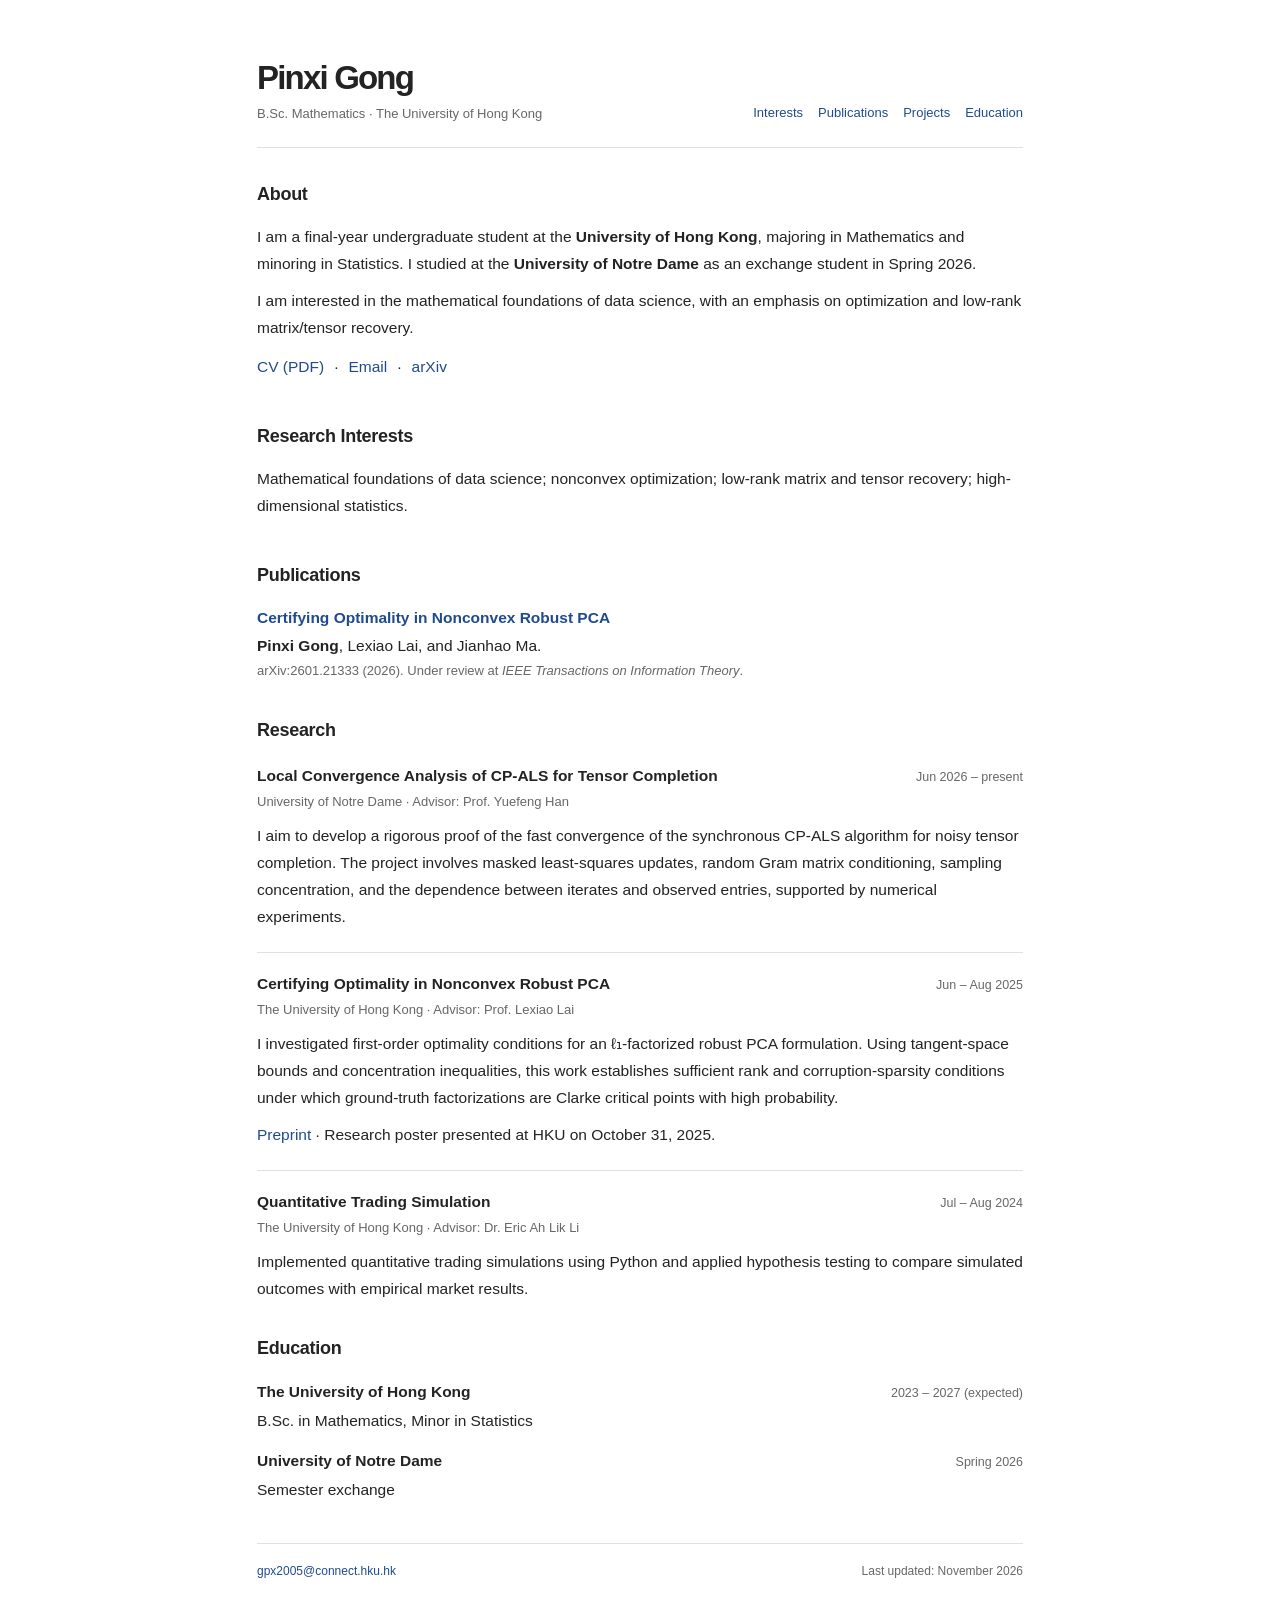
==== index.html @ 2ee2ce78 "Update index.html" ====
<!doctype html>
<html lang="en">
<head>
  <meta charset="utf-8">
  <meta name="viewport" content="width=device-width, initial-scale=1">
  <meta name="color-scheme" content="light">
  <meta name="description" content="Pinxi Gong — undergraduate mathematics student at the University of Hong Kong. Research in optimization, low-rank recovery, and high-dimensional statistics.">
  <title>Pinxi Gong</title>
  <link rel="stylesheet" href="styles.css">
</head>
<body>
  <div class="page">
    <header class="site-header">
      <div>
        <h1>Pinxi Gong</h1>
        <p class="subtitle">B.Sc. Mathematics · The University of Hong Kong</p>
      </div>
      <nav aria-label="Page navigation">
        <a href="#research-interests">Interests</a>
        <a href="#publications">Publications</a>
        <a href="#projects">Projects</a>
        <a href="#education">Education</a>
      </nav>
    </header>

    <main>
      <section id="about" aria-labelledby="about-heading">
        <h2 id="about-heading">About</h2>
        <p>I am a final-year undergraduate student at the <strong>University of Hong Kong</strong>, majoring in Mathematics and minoring in Statistics. I studied at the <strong>University of Notre Dame</strong> as an exchange student in Spring 2026.</p>
        <p>I am interested in the mathematical foundations of data science, with an emphasis on optimization and low-rank matrix/tensor recovery.</p>
        <p class="links"><a href="cv.pdf">CV (PDF)</a><span aria-hidden="true">·</span><a href="mailto:gpx2005@connect.hku.hk">Email</a><span aria-hidden="true">·</span><a href="https://arxiv.org/abs/2601.21333" target="_blank" rel="noopener noreferrer">arXiv</a></p>
      </section>

      <section id="research-interests" aria-labelledby="interests-heading">
        <h2 id="interests-heading">Research Interests</h2>
        <p>Mathematical foundations of data science; nonconvex optimization; low-rank matrix and tensor recovery; high-dimensional statistics.</p>
      </section>

      <section id="publications" aria-labelledby="publications-heading">
        <h2 id="publications-heading">Publications</h2>
        <div class="entry">
          <p class="entry-title"><a href="https://arxiv.org/abs/2601.21333" target="_blank" rel="noopener noreferrer">Certifying Optimality in Nonconvex Robust PCA</a></p>
          <p><strong>Pinxi Gong</strong>, Lexiao Lai, and Jianhao Ma.</p>
          <p class="muted">arXiv:2601.21333 (2026). Under review at <em>IEEE Transactions on Information Theory</em>.</p>
        </div>
      </section>

      <section id="projects" aria-labelledby="projects-heading">
        <h2 id="projects-heading">Research</h2>

        <article class="project">
          <div class="project-header">
            <h3>Local Convergence Analysis of CP-ALS for Tensor Completion</h3>
            <span class="date">Jun 2026 – present</span>
          </div>
          <p class="muted">University of Notre Dame · Advisor: Prof. Yuefeng Han</p>
          <p>I aim to develop a rigorous proof of the fast convergence of the synchronous CP-ALS algorithm for noisy tensor completion. The project involves masked least-squares updates, random Gram matrix conditioning, sampling concentration, and the dependence between iterates and observed entries, supported by numerical experiments.</p>

          <!-- OPTIONAL RESEARCH FIGURE: after placing an image in the figures/ folder,
               remove the comment markers surrounding the example below.
          <figure class="research-figure">
            <img src="figures/cp-als-convergence.png"
                 alt="Convergence curves for masked CP-ALS in a tensor completion experiment"
                 loading="lazy">
            <figcaption>Figure 1. Example numerical convergence curves for masked CP-ALS.</figcaption>
          </figure>
          -->
        </article>

        <article class="project">
          <div class="project-header">
            <h3>Certifying Optimality in Nonconvex Robust PCA</h3>
            <span class="date">Jun – Aug 2025</span>
          </div>
          <p class="muted">The University of Hong Kong · Advisor: Prof. Lexiao Lai</p>
          <p>I investigated first-order optimality conditions for an ℓ₁-factorized robust PCA formulation. Using tangent-space bounds and concentration inequalities, this work establishes sufficient rank and corruption-sparsity conditions under which ground-truth factorizations are Clarke critical points with high probability.</p>
          <p><a href="https://arxiv.org/abs/2601.21333" target="_blank" rel="noopener noreferrer">Preprint</a> · Research poster presented at HKU on October 31, 2025.</p>
        </article>

        <article class="project">
          <div class="project-header">
            <h3>Quantitative Trading Simulation</h3>
            <span class="date">Jul – Aug 2024</span>
          </div>
          <p class="muted">The University of Hong Kong · Advisor: Dr. Eric Ah Lik Li</p>
          <p>Implemented quantitative trading simulations using Python and applied hypothesis testing to compare simulated outcomes with empirical market results.</p>
        </article>
      </section>

      <section id="education" aria-labelledby="education-heading">
        <h2 id="education-heading">Education</h2>
        <div class="education-entry">
          <div class="project-header"><h3>The University of Hong Kong</h3><span class="date">2023 – 2027 (expected)</span></div>
          <p>B.Sc. in Mathematics, Minor in Statistics</p>
        </div>
        <div class="education-entry">
          <div class="project-header"><h3>University of Notre Dame</h3><span class="date">Spring 2026</span></div>
          <p>Semester exchange</p>
        </div>
      </section>
    </main>

    <footer>
      <a href="mailto:gpx2005@connect.hku.hk">gpx2005@connect.hku.hk</a>
      <span>Last updated: November 2026</span>
    </footer>
  </div>
</body>
</html>
---- styles.css ----
/* Minimal academic homepage: edit this file only for appearance. */
:root {
  color-scheme: light;
  --text: #232323;
  --muted: #676767;
  --link: #1f4b8e;
  --rule: #e0e0e0;
}

* { box-sizing: border-box; }
html { scroll-behavior: smooth; }
body { margin: 0; background: #fff; color: var(--text); font-family: -apple-system, BlinkMacSystemFont, "Segoe UI", Arial, sans-serif; font-size: 15.5px; line-height: 1.75; }
a { color: var(--link); text-decoration: none; }
a:hover, a:focus-visible { text-decoration: underline; }
.page { max-width: 830px; padding: 58px 32px 32px; margin: 0 auto; }
.site-header { display: flex; align-items: flex-end; justify-content: space-between; gap: 20px; padding-bottom: 22px; border-bottom: 1px solid var(--rule); }
h1 { font-size: 33px; font-weight: 600; letter-spacing: -.055em; line-height: 1.2; margin: 0 0 5px; }
.subtitle { color: var(--muted); font-size: 13px; margin: 0; }
nav { display: flex; gap: 15px; flex-wrap: wrap; font-size: 13px; line-height: 1.5; padding-bottom: 3px; }
section { padding-top: 31px; scroll-margin-top: 22px; }
h2 { font-size: 18px; font-weight: 650; margin: 0 0 12px; letter-spacing: -.016em; }
h3 { font-size: 15.5px; font-weight: 600; line-height: 1.5; margin: 0; }
p { margin: 0 0 10px; }
strong { font-weight: 600; }
.muted { color: var(--muted); font-size: 13px; }
.links { display: flex; flex-wrap: wrap; align-items: center; gap: 10px; margin-top: 12px; }
.entry { margin-top: 9px; }
.entry p { margin-bottom: 1px; }
.entry-title { font-weight: 600; }
.project, .education-entry { margin-top: 18px; }
.project + .project { border-top: 1px solid var(--rule); padding-top: 19px; margin-top: 22px; }
.project-header { display: flex; align-items: baseline; justify-content: space-between; gap: 12px 24px; }
.date { color: var(--muted); font-size: 12.5px; white-space: nowrap; }
.project > .muted { margin: 2px 0 8px; }
.project > p:last-child, .education-entry p:last-child { margin-bottom: 0; }
.education-entry { margin-top: 15px; }
.education-entry p { margin-top: 2px; }
.research-figure { margin: 20px 0 4px; }
.research-figure img { display: block; width: 100%; max-width: 700px; height: auto; }
.research-figure figcaption { color: var(--muted); max-width: 700px; font-size: 12px; line-height: 1.55; padding-top: 7px; }
footer { display: flex; align-items: center; justify-content: space-between; flex-wrap: wrap; gap: 8px 20px; padding: 17px 0 0; margin-top: 40px; border-top: 1px solid var(--rule); color: var(--muted); font-size: 12px; }
@media (max-width: 660px) {
  .page { padding: 32px 22px 24px; }
  .site-header { align-items: flex-start; flex-direction: column; gap: 13px; }
  .project-header { align-items: flex-start; flex-direction: column; gap: 1px; }
  nav { gap: 10px 16px; }
  h1 { font-size: 30px; }
  section { padding-top: 27px; }
}
@media (prefers-reduced-motion: reduce) { html { scroll-behavior: auto; } }
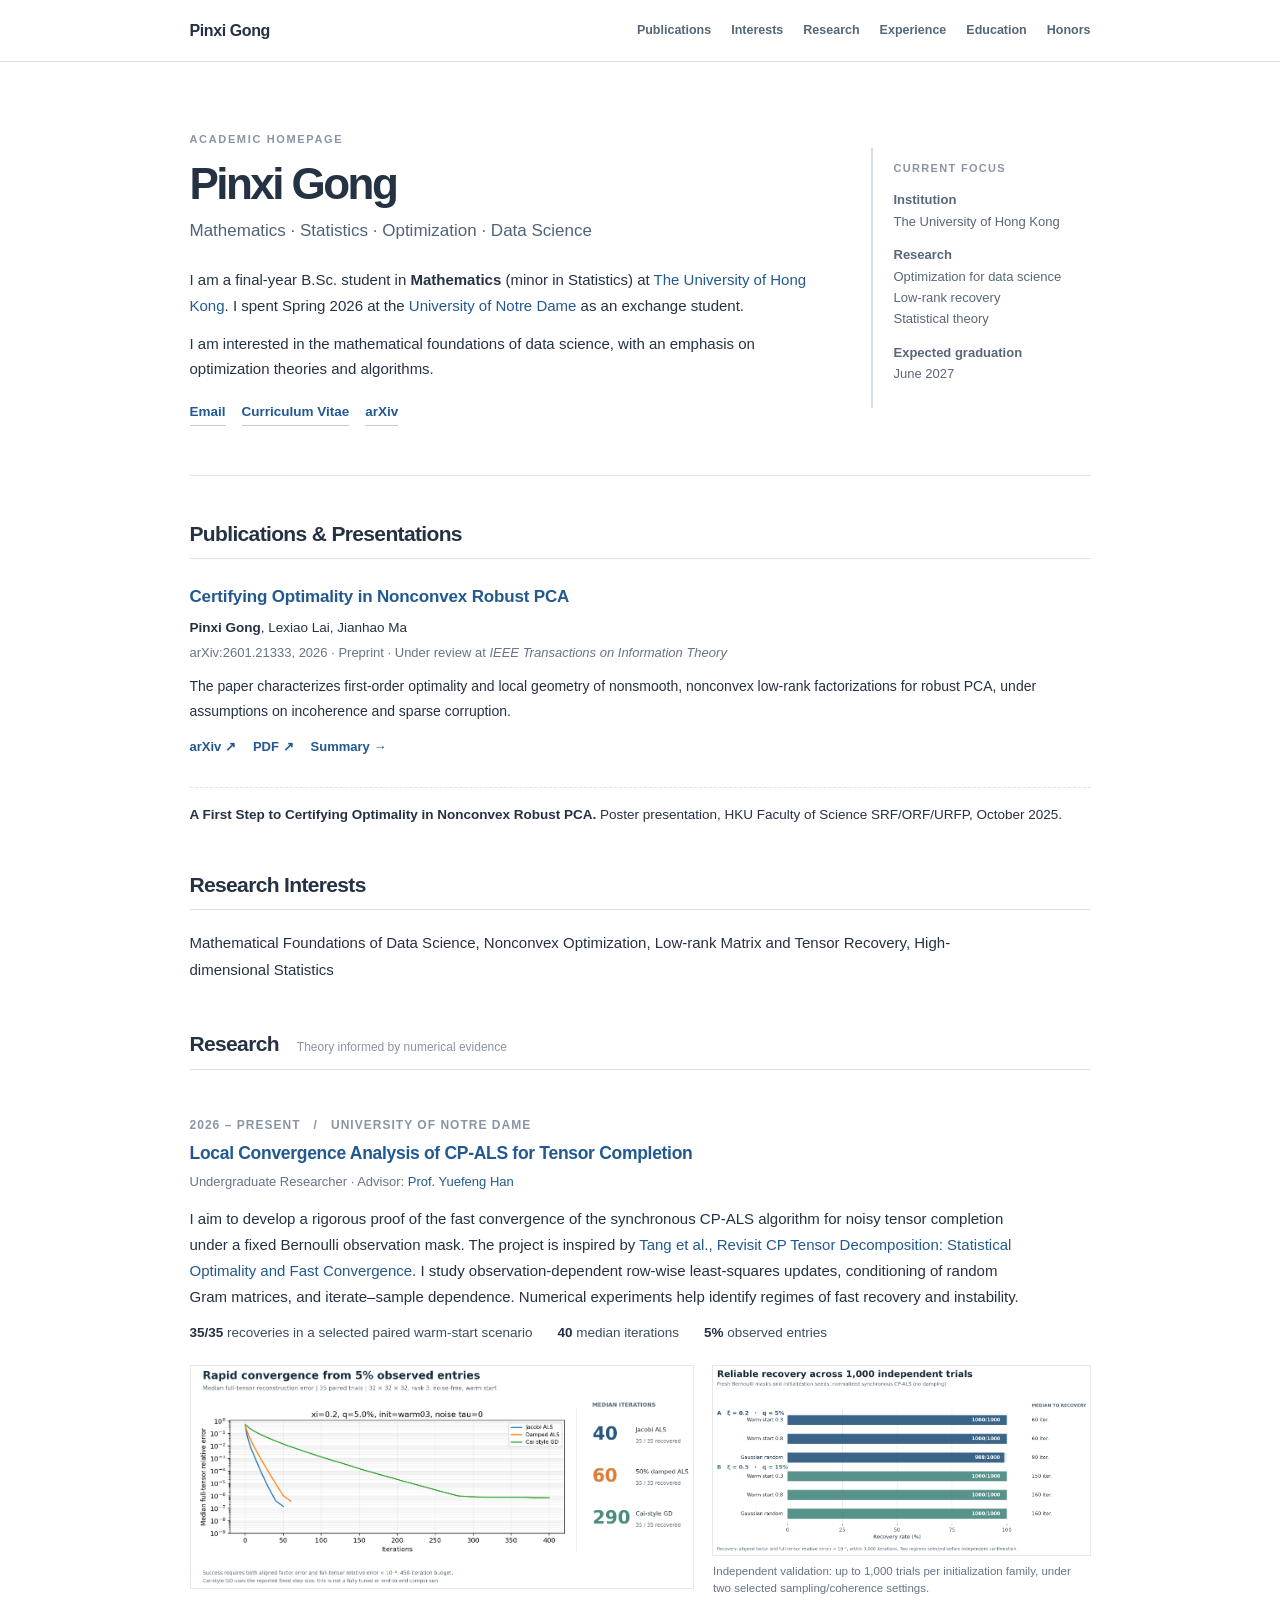
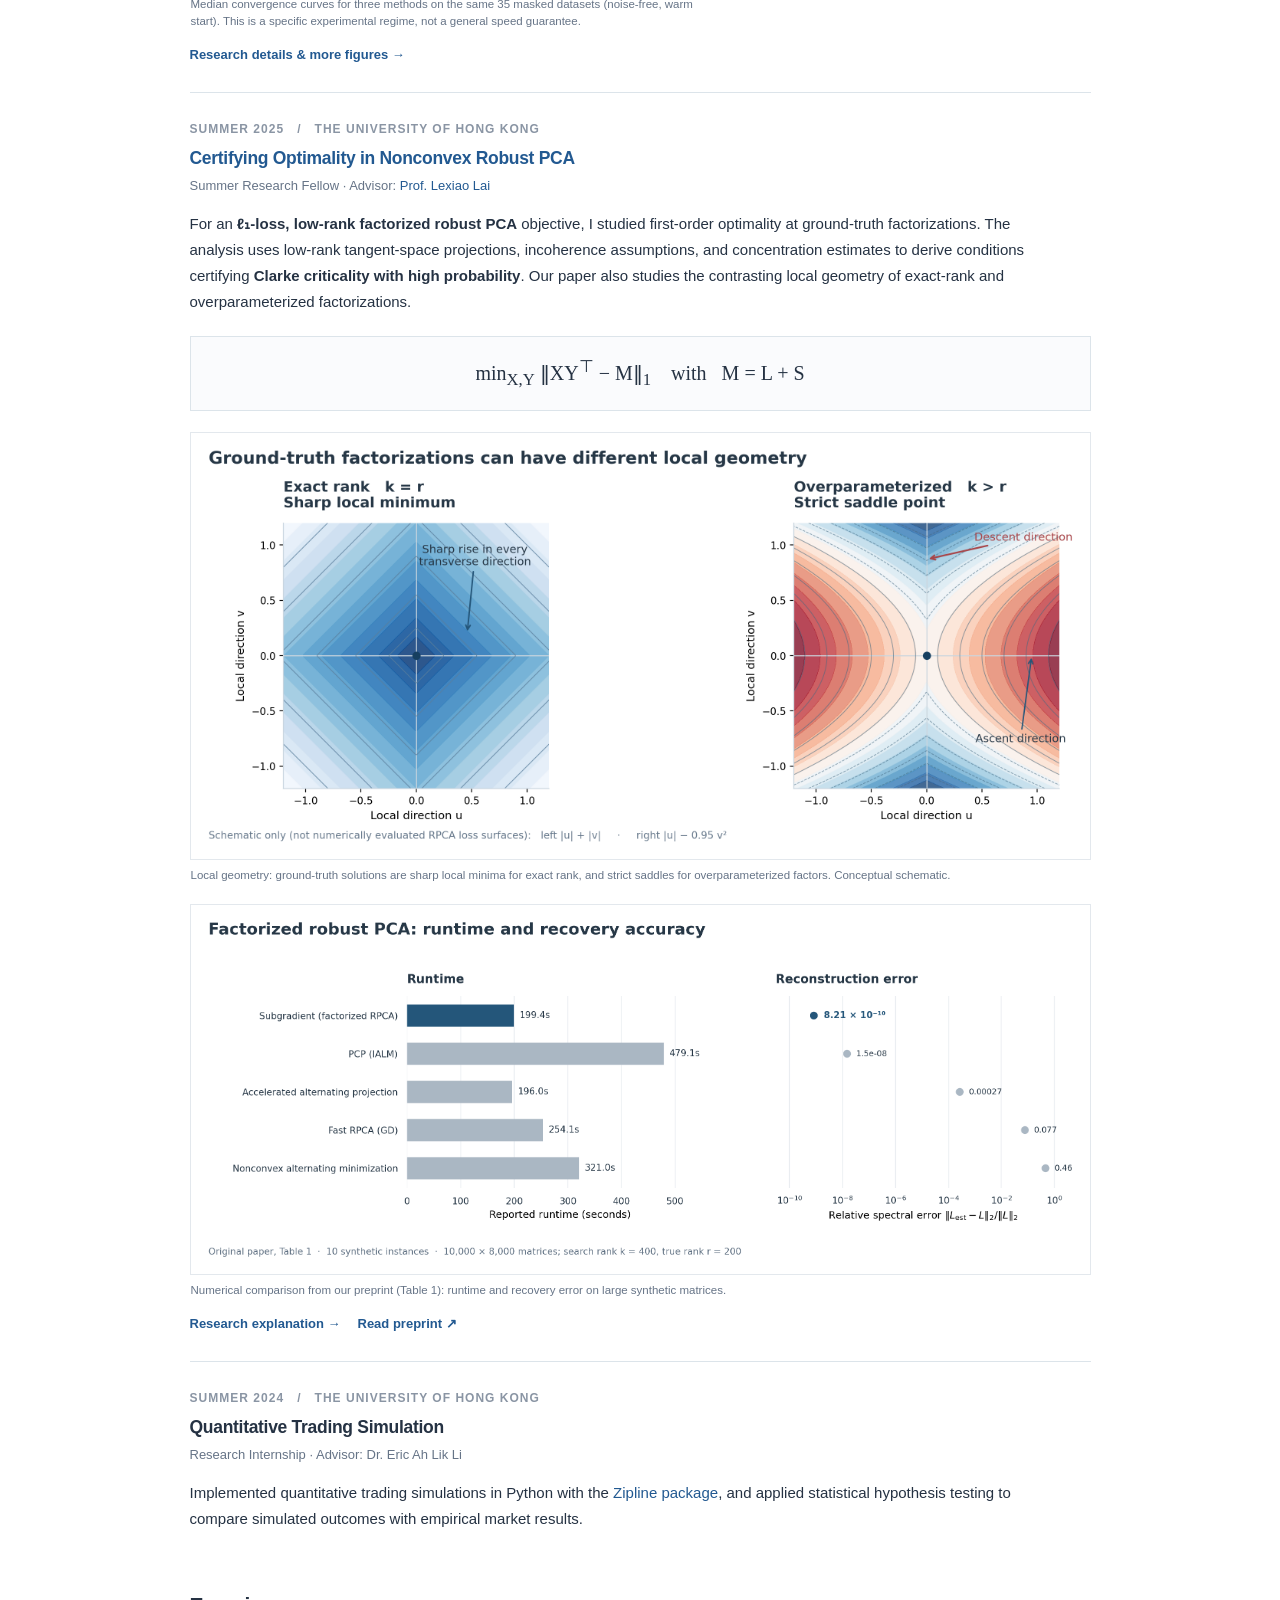
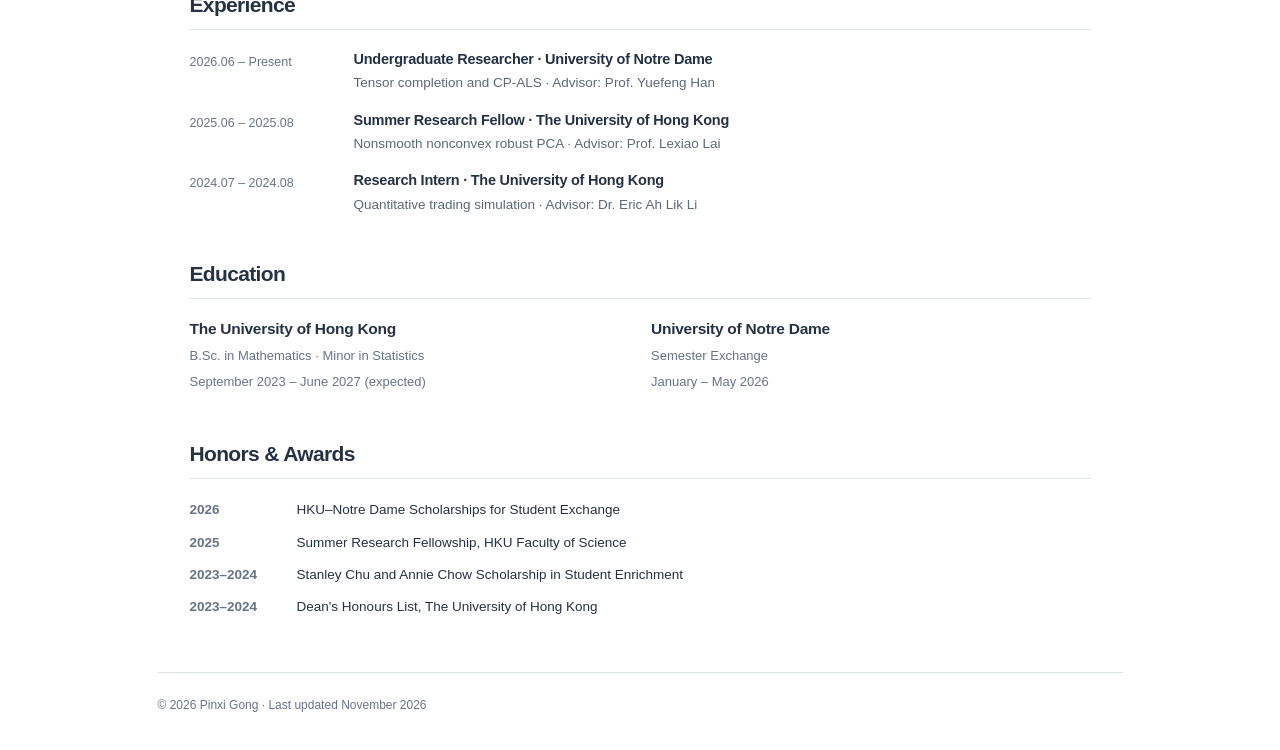
==== commit fa850fba: "Add files via upload" ====
--- a/index.html
+++ b/index.html
@@ -1,109 +1,115 @@
-<!doctype html>
+<!DOCTYPE html>
+
 <html lang="en">
 <head>
-  <meta charset="utf-8">
-  <meta name="viewport" content="width=device-width, initial-scale=1">
-  <meta name="color-scheme" content="light">
-  <meta name="description" content="Pinxi Gong — undergraduate mathematics student at the University of Hong Kong. Research in optimization, low-rank recovery, and high-dimensional statistics.">
-  <title>Pinxi Gong</title>
-  <link rel="stylesheet" href="styles.css">
+<meta charset="utf-8"/>
+<meta content="width=device-width,initial-scale=1" name="viewport"/>
+<meta content="light" name="color-scheme"/>
+<meta content="Pinxi Gong — Mathematics undergraduate at the University of Hong Kong. Research in nonconvex optimization, low-rank recovery, and high-dimensional statistics." name="description"/>
+<meta content="Pinxi Gong | Academic Homepage" property="og:title"/>
+<meta content="Pinxi Gong — Mathematics undergraduate at the University of Hong Kong. Research in nonconvex optimization, low-rank recovery, and high-dimensional statistics." property="og:description"/>
+<meta content="website" property="og:type"/>
+<title>Pinxi Gong | Academic Homepage</title>
+<link href="styles.css" rel="stylesheet"/>
 </head>
 <body>
-  <div class="page">
-    <header class="site-header">
-      <div>
-        <h1>Pinxi Gong</h1>
-        <p class="subtitle">B.Sc. Mathematics · The University of Hong Kong</p>
-      </div>
-      <nav aria-label="Page navigation">
-        <a href="#research-interests">Interests</a>
-        <a href="#publications">Publications</a>
-        <a href="#projects">Projects</a>
-        <a href="#education">Education</a>
-      </nav>
-    </header>
-
-    <main>
-      <section id="about" aria-labelledby="about-heading">
-        <h2 id="about-heading">About</h2>
-        <p>I am a final-year undergraduate student at the <strong>University of Hong Kong</strong>, majoring in Mathematics and minoring in Statistics. I studied at the <strong>University of Notre Dame</strong> as an exchange student in Spring 2026.</p>
-        <p>I am interested in the mathematical foundations of data science, with an emphasis on optimization and low-rank matrix/tensor recovery.</p>
-        <p class="links"><a href="cv.pdf">CV (PDF)</a><span aria-hidden="true">·</span><a href="mailto:gpx2005@connect.hku.hk">Email</a><span aria-hidden="true">·</span><a href="https://arxiv.org/abs/2601.21333" target="_blank" rel="noopener noreferrer">arXiv</a></p>
-      </section>
-
-      <section id="research-interests" aria-labelledby="interests-heading">
-        <h2 id="interests-heading">Research Interests</h2>
-        <p>Mathematical foundations of data science; nonconvex optimization; low-rank matrix and tensor recovery; high-dimensional statistics.</p>
-      </section>
-
-      <section id="publications" aria-labelledby="publications-heading">
-        <h2 id="publications-heading">Publications</h2>
-        <div class="entry">
-          <p class="entry-title"><a href="https://arxiv.org/abs/2601.21333" target="_blank" rel="noopener noreferrer">Certifying Optimality in Nonconvex Robust PCA</a></p>
-          <p><strong>Pinxi Gong</strong>, Lexiao Lai, and Jianhao Ma.</p>
-          <p class="muted">arXiv:2601.21333 (2026). Under review at <em>IEEE Transactions on Information Theory</em>.</p>
-        </div>
-      </section>
-
-      <section id="projects" aria-labelledby="projects-heading">
-        <h2 id="projects-heading">Research</h2>
-
-        <article class="project">
-          <div class="project-header">
-            <h3>Local Convergence Analysis of CP-ALS for Tensor Completion</h3>
-            <span class="date">Jun 2026 – present</span>
-          </div>
-          <p class="muted">University of Notre Dame · Advisor: Prof. Yuefeng Han</p>
-          <p>I aim to develop a rigorous proof of the fast convergence of the synchronous CP-ALS algorithm for noisy tensor completion. The project involves masked least-squares updates, random Gram matrix conditioning, sampling concentration, and the dependence between iterates and observed entries, supported by numerical experiments.</p>
-
-          <!-- OPTIONAL RESEARCH FIGURE: after placing an image in the figures/ folder,
-               remove the comment markers surrounding the example below.
-          <figure class="research-figure">
-            <img src="figures/cp-als-convergence.png"
-                 alt="Convergence curves for masked CP-ALS in a tensor completion experiment"
-                 loading="lazy">
-            <figcaption>Figure 1. Example numerical convergence curves for masked CP-ALS.</figcaption>
-          </figure>
-          -->
-        </article>
-
-        <article class="project">
-          <div class="project-header">
-            <h3>Certifying Optimality in Nonconvex Robust PCA</h3>
-            <span class="date">Jun – Aug 2025</span>
-          </div>
-          <p class="muted">The University of Hong Kong · Advisor: Prof. Lexiao Lai</p>
-          <p>I investigated first-order optimality conditions for an ℓ₁-factorized robust PCA formulation. Using tangent-space bounds and concentration inequalities, this work establishes sufficient rank and corruption-sparsity conditions under which ground-truth factorizations are Clarke critical points with high probability.</p>
-          <p><a href="https://arxiv.org/abs/2601.21333" target="_blank" rel="noopener noreferrer">Preprint</a> · Research poster presented at HKU on October 31, 2025.</p>
-        </article>
-
-        <article class="project">
-          <div class="project-header">
-            <h3>Quantitative Trading Simulation</h3>
-            <span class="date">Jul – Aug 2024</span>
-          </div>
-          <p class="muted">The University of Hong Kong · Advisor: Dr. Eric Ah Lik Li</p>
-          <p>Implemented quantitative trading simulations using Python and applied hypothesis testing to compare simulated outcomes with empirical market results.</p>
-        </article>
-      </section>
-
-      <section id="education" aria-labelledby="education-heading">
-        <h2 id="education-heading">Education</h2>
-        <div class="education-entry">
-          <div class="project-header"><h3>The University of Hong Kong</h3><span class="date">2023 – 2027 (expected)</span></div>
-          <p>B.Sc. in Mathematics, Minor in Statistics</p>
-        </div>
-        <div class="education-entry">
-          <div class="project-header"><h3>University of Notre Dame</h3><span class="date">Spring 2026</span></div>
-          <p>Semester exchange</p>
-        </div>
-      </section>
-    </main>
-
-    <footer>
-      <a href="mailto:gpx2005@connect.hku.hk">gpx2005@connect.hku.hk</a>
-      <span>Last updated: November 2026</span>
-    </footer>
-  </div>
+<div class="site-nav"><div class="container nav-inner">
+<a class="brand" href="/">Pinxi Gong</a>
+<nav aria-label="Main navigation" class="nav-links"><a href="/#publications">Publications</a><a href="/#interests">Interests</a><a href="/#research">Research</a><a href="/#experience">Experience</a><a href="/#education">Education</a><a href="/#honors">Honors</a></nav>
+</div></div>
+<main class="container">
+<header class="hero" id="top">
+<div class="hero-grid">
+<div>
+<p class="eyebrow">Academic homepage</p>
+<h1>Pinxi Gong</h1>
+<p class="tagline">Mathematics · Statistics · Optimization · Data Science</p>
+<p>I am a final-year B.Sc. student in <strong>Mathematics</strong> (minor in Statistics) at <a href="https://www.hku.hk/">The University of Hong Kong</a>. I spent Spring 2026 at the <a href="https://www.nd.edu/">University of Notre Dame</a> as an exchange student.</p>
+<p>I am interested in the mathematical foundations of data science, with an emphasis on optimization theories and algorithms.</p>
+<div class="quick-links">
+<a href="mailto:gpx2005@connect.hku.hk">Email</a>
+<a href="cv.pdf">Curriculum Vitae</a>
+<a href="https://arxiv.org/abs/2601.21333" rel="noopener noreferrer" target="_blank">arXiv</a>
+</div>
+</div>
+<aside aria-label="Academic profile" class="profile-note">
+<p class="little-title">Current focus</p>
+<p><strong>Institution</strong><br/>The University of Hong Kong</p>
+<p><strong>Research</strong><br/>Optimization for data science<br/>Low-rank recovery<br/>Statistical theory</p>
+<p><strong>Expected graduation</strong><br/>June 2027</p>
+</aside>
+</div>
+</header><section class="main-section" id="publications">
+<div class="section-heading"><h2>Publications &amp; Presentations</h2></div>
+<article class="paper-row">
+<p class="paper-title"><a href="https://arxiv.org/abs/2601.21333">Certifying Optimality in Nonconvex Robust PCA</a></p>
+<p class="authors"><strong>Pinxi Gong</strong>, Lexiao Lai, Jianhao Ma</p>
+<p class="venue">arXiv:2601.21333, 2026 · Preprint · Under review at <em>IEEE Transactions on Information Theory</em></p>
+<p class="abstract">The paper characterizes first-order optimality and local geometry of nonsmooth, nonconvex low-rank factorizations for robust PCA, under assumptions on incoherence and sparse corruption.</p>
+<div class="project-links"><a href="https://arxiv.org/abs/2601.21333">arXiv ↗</a><a href="https://arxiv.org/pdf/2601.21333">PDF ↗</a><a href="research/robust-pca.html">Summary →</a></div>
+</article>
+<div class="poster-item"><strong>A First Step to Certifying Optimality in Nonconvex Robust PCA.</strong> Poster presentation, HKU Faculty of Science SRF/ORF/URFP, October 2025.</div>
+</section>
+<section class="main-section" id="interests">
+<div class="section-heading"><h2>Research Interests</h2></div><p class="interests-text">Mathematical Foundations of Data Science, Nonconvex Optimization, Low-rank Matrix and Tensor Recovery, High-dimensional Statistics</p>
+</section>
+<section class="main-section" id="research">
+<div class="section-heading"><h2>Research</h2><span class="section-kicker">Theory informed by numerical evidence</span></div>
+<article class="research-entry">
+<p class="research-meta">2026 – Present   /   University of Notre Dame</p>
+<h3><a href="research/cp-als.html">Local Convergence Analysis of CP-ALS for Tensor Completion</a></h3>
+<p class="subline">Undergraduate Researcher · Advisor: <a href="https://acms.nd.edu/people/yuefeng-han/">Prof. Yuefeng Han</a></p>
+<p class="summary">I aim to develop a rigorous proof of the fast convergence of the synchronous CP-ALS algorithm for noisy tensor completion under a fixed Bernoulli observation mask. The project is inspired by <a href="https://arxiv.org/abs/2505.23046" rel="noopener noreferrer" target="_blank">Tang et al., Revisit CP Tensor Decomposition: Statistical Optimality and Fast Convergence</a>. I study observation-dependent row-wise least-squares updates, conditioning of random Gram matrices, and iterate–sample dependence. Numerical experiments help identify regimes of fast recovery and instability.</p>
+<div class="highlights"><span><strong>35/35</strong> recoveries in a selected paired warm-start scenario</span><span><strong>40</strong> median iterations</span><span><strong>5%</strong> observed entries</span></div>
+<div class="figure-grid">
+<figure><a href="research/cp-als.html"><img alt="Median relative reconstruction error decreases as CP-ALS, damped ALS, and a gradient descent baseline iterate." loading="lazy" src="figures/01_fast_convergence.png"/></a><figcaption>Median convergence curves for three methods on the same 35 masked datasets (noise-free, warm start). This is a specific experimental regime, not a general speed guarantee.</figcaption></figure>
+<figure><a href="research/cp-als.html"><img alt="Independent CP-ALS validation experiment reporting recovery counts and median iteration counts for three initialization types." loading="lazy" src="figures/03_independent_validation.png"/></a><figcaption>Independent validation: up to 1,000 trials per initialization family, under two selected sampling/coherence settings.</figcaption></figure>
+</div>
+<div class="project-links"><a href="research/cp-als.html">Research details &amp; more figures →</a></div>
+</article>
+<article class="research-entry">
+<p class="research-meta">Summer 2025   /   The University of Hong Kong</p>
+<h3><a href="research/robust-pca.html">Certifying Optimality in Nonconvex Robust PCA</a></h3>
+<p class="subline">Summer Research Fellow · Advisor: <a href="https://lexiaolai.com/">Prof. Lexiao Lai</a></p>
+<p class="summary">For an <strong>ℓ₁-loss, low-rank factorized robust PCA</strong> objective, I studied first-order optimality at ground-truth factorizations. The analysis uses low-rank tangent-space projections, incoherence assumptions, and concentration estimates to derive conditions certifying <strong>Clarke criticality with high probability</strong>. Our paper also studies the contrasting local geometry of exact-rank and overparameterized factorizations.</p>
+<div aria-label="factorized robust PCA objective" class="formula">min<sub>X,Y</sub> ‖XY<sup>⊤</sup> − M‖<sub>1</sub>    with   M = L + S</div><div class="figure-grid rpca-figures">
+<figure><a href="research/robust-pca.html"><img alt="Schematic contrast of a sharp local minimum and a strict saddle at a critical point" loading="lazy" src="figures/rpca_critical_point_geometry.png"/></a><figcaption>Local geometry: ground-truth solutions are sharp local minima for exact rank, and strict saddles for overparameterized factors. Conceptual schematic.</figcaption></figure>
+<figure><a href="research/robust-pca.html"><img alt="Paper Table 1 comparison of runtime and recovery accuracy for five robust PCA solvers" loading="lazy" src="figures/rpca_benchmark.png"/></a><figcaption>Numerical comparison from our preprint (Table 1): runtime and recovery error on large synthetic matrices.</figcaption></figure>
+</div>
+<div class="project-links"><a href="research/robust-pca.html">Research explanation →</a><a href="https://arxiv.org/abs/2601.21333" rel="noopener noreferrer" target="_blank">Read preprint ↗</a></div>
+</article>
+<article class="research-entry">
+<p class="research-meta">Summer 2024   /   The University of Hong Kong</p>
+<h3>Quantitative Trading Simulation</h3>
+<p class="subline">Research Internship · Advisor: Dr. Eric Ah Lik Li</p>
+<p class="summary">Implemented quantitative trading simulations in Python with the <a href="https://github.com/quantopian/zipline" rel="noopener noreferrer" target="_blank">Zipline package</a>, and applied statistical hypothesis testing to compare simulated outcomes with empirical market results.</p>
+</article>
+</section>
+<section class="main-section" id="experience">
+<div class="section-heading"><h2>Experience</h2></div>
+<div class="timeline">
+<div class="timeline-row"><div class="timeline-date">2026.06 – Present</div><div><h3>Undergraduate Researcher · University of Notre Dame</h3><p>Tensor completion and CP-ALS · Advisor: Prof. Yuefeng Han</p></div></div>
+<div class="timeline-row"><div class="timeline-date">2025.06 – 2025.08</div><div><h3>Summer Research Fellow · The University of Hong Kong</h3><p>Nonsmooth nonconvex robust PCA · Advisor: Prof. Lexiao Lai</p></div></div>
+<div class="timeline-row"><div class="timeline-date">2024.07 – 2024.08</div><div><h3>Research Intern · The University of Hong Kong</h3><p>Quantitative trading simulation · Advisor: Dr. Eric Ah Lik Li</p></div></div>
+</div>
+</section>
+<section class="main-section" id="education">
+<div class="section-heading"><h2>Education</h2></div>
+<div class="education-grid">
+<div class="edu-card"><h3>The University of Hong Kong</h3><p>B.Sc. in Mathematics · Minor in Statistics</p><p>September 2023 – June 2027 (expected)</p></div>
+<div class="edu-card"><h3>University of Notre Dame</h3><p>Semester Exchange</p><p>January – May 2026</p></div>
+</div>
+</section>
+<section class="main-section" id="honors">
+<div class="section-heading"><h2>Honors &amp; Awards</h2></div>
+<ul class="awards-list">
+<li><span class="news-date">2026</span><span>HKU–Notre Dame Scholarships for Student Exchange</span></li>
+<li><span class="news-date">2025</span><span>Summer Research Fellowship, HKU Faculty of Science</span></li>
+<li><span class="news-date">2023–2024</span><span>Stanley Chu and Annie Chow Scholarship in Student Enrichment</span></li>
+<li><span class="news-date">2023–2024</span><span>Dean's Honours List, The University of Hong Kong</span></li>
+</ul>
+</section>
+</main>
+<footer class="container footer"><span>© 2026 Pinxi Gong · Last updated November 2026</span></footer>
 </body>
-</html>
+</html>
--- a/styles.css
+++ b/styles.css
@@ -1,50 +1,128 @@
-/* Minimal academic homepage: edit this file only for appearance. */
+/* Pinxi Gong — academic website, November 2026
+   Intentional design: editorial hierarchy, plenty of whitespace, no frameworks.
+   Colors, width and fonts can be adjusted in :root. */
 :root {
-  color-scheme: light;
-  --text: #232323;
-  --muted: #676767;
-  --link: #1f4b8e;
-  --rule: #e0e0e0;
+  --ink:#253243; --muted:#667487; --soft:#8a95a4; --accent:#225991;
+  --accent-hover:#123d65; --border:#dce4ea; --pale:#f6f8fa;
+  --paper:#ffffff; --content:965px;
 }
+*{box-sizing:border-box}
+html{scroll-behavior:smooth;scroll-padding-top:86px}
+body{margin:0;background:var(--paper);color:var(--ink);font-family:-apple-system,BlinkMacSystemFont,"Segoe UI",Arial,"Helvetica Neue",sans-serif;font-size:15px;line-height:1.73;-webkit-font-smoothing:antialiased}
+a{color:var(--accent);text-decoration:none}
+a:hover,a:focus-visible{color:var(--accent-hover);text-decoration:underline;text-underline-offset:3px}
+a:focus-visible{outline:2px solid #8caac7;outline-offset:3px}
+.container{max-width:var(--content);margin:auto;padding:0 32px}
+.site-nav{border-bottom:1px solid var(--border);background:rgba(255,255,255,.97)}
+.nav-inner{min-height:61px;display:flex;align-items:center;justify-content:space-between;gap:22px}
+.brand{font-weight:650;letter-spacing:-.025em;font-size:16px;color:var(--ink);white-space:nowrap}
+.brand:hover{color:var(--accent);text-decoration:none}
+.nav-links{display:flex;gap:20px;flex-wrap:wrap;font-size:12.5px;font-weight:550}
+.nav-links a{color:#536779}
+.nav-links a:hover{color:var(--accent)}
+.hero{padding:68px 0 49px;border-bottom:1px solid var(--border)}
+.hero-grid{display:grid;grid-template-columns: minmax(0,1fr) 220px;gap:54px;align-items:center}
+.eyebrow{font-size:11px;text-transform:uppercase;letter-spacing:.15em;color:var(--soft);font-weight:750;margin:0 0 10px}
+h1{font-size:44px;line-height:1.14;letter-spacing:-.058em;font-weight:650;margin:0 0 9px}
+.tagline{font-size:17px;color:#526376;margin:0 0 23px;line-height:1.5}
+.hero p:not(.eyebrow):not(.tagline){max-width:650px;margin:0 0 12px}
+.quick-links{display:flex;gap:8px 16px;flex-wrap:wrap;margin-top:18px;font-size:13.5px;font-weight:550}
+.quick-links a{border-bottom:1px solid #c1ced9;padding-bottom:1px}
+.profile-note{border-left:2px solid #d1deea;padding:11px 0 11px 21px;align-self:center}
+.profile-note .little-title{font-size:11px;letter-spacing:.12em;text-transform:uppercase;color:var(--soft);font-weight:700;margin:0 0 12px}
+.profile-note p{font-size:13px;color:#586779;margin:0 0 12px;line-height:1.65}
+.profile-note p:last-child{margin-bottom:0}
+.main-section{padding:43px 0 0;scroll-margin-top:18px}
+.section-heading{display:flex;align-items:baseline;gap:18px;border-bottom:1px solid var(--border);padding-bottom:10px;margin-bottom:19px}
+h2{font-size:21px;letter-spacing:-.031em;line-height:1.4;font-weight:670;margin:0}
+.section-kicker{font-size:12px;color:var(--soft)}
+h3{font-size:17.5px;line-height:1.4;letter-spacing:-.017em;margin:0 0 5px;font-weight:660}
+h4{font-size:15.5px;margin:0 0 8px;font-weight:650}
+p{margin:0 0 11px}
+.small{font-size:12px}.muted{color:var(--muted)}.subtle{color:var(--soft)}
+.news-list{display:grid;gap:11px;margin:0;padding:0;list-style:none}
+.news-list li{display:grid;grid-template-columns:81px minmax(0,1fr);gap:18px;font-size:14px}
+.news-date{font-variant-numeric:tabular-nums;color:var(--muted);font-weight:550}
+.focus-intro{max-width:820px;margin-bottom:18px}
+.research-topics{display:grid;grid-template-columns:repeat(3,minmax(0,1fr));gap:16px;margin-top:19px}
+.topic{border-top:2px solid #cdd9e3;padding:11px 12px 0 0}
+.topic strong{display:block;font-size:14px;margin-bottom:5px;font-weight:660}
+.topic p{color:var(--muted);font-size:13px;line-height:1.6}
+.research-entry{padding:26px 0 26px;border-bottom:1px solid var(--border)}
+.research-entry:last-child{border-bottom:0;padding-bottom:4px}
+.research-meta{font-size:12px;text-transform:uppercase;letter-spacing:.085em;color:var(--soft);font-weight:650;margin:0 0 6px}
+.research-entry .subline{font-size:13px;color:var(--muted);margin:0 0 13px}
+.research-entry .summary{max-width:840px}
+.highlights{display:flex;gap:10px 25px;flex-wrap:wrap;margin:11px 0 17px;font-size:13.5px;color:#3a4b5e}
+.highlights strong{color:var(--ink)}
+.project-links{display:flex;gap:8px 17px;flex-wrap:wrap;font-size:13px;font-weight:600;margin:13px 0 0}
+.figure-grid{display:grid;grid-template-columns:1.2fr .9fr;gap:18px;margin:21px 0 2px;align-items:start}
+.figure-grid figure{margin:0;min-width:0}
+.figure-grid img{width:100%;height:auto;display:block;border:1px solid #e3e8ed;background:white}
+.figure-grid figcaption, .figure-wide figcaption{font-size:11.5px;color:var(--muted);line-height:1.5;padding:7px 1px 0}
+.paper-row{padding:6px 0 12px}
+.paper-row .paper-title{font-size:17px;font-weight:650;line-height:1.5;letter-spacing:-.01em;margin:0 0 6px}
+.paper-row .authors{font-size:13.5px;margin-bottom:3px}
+.paper-row .venue{color:var(--muted);font-size:13px;margin-bottom:10px}
+.paper-row .abstract{max-width:850px;font-size:14px}
+.poster-item{margin-top:17px;padding-top:15px;border-top:1px dashed var(--border);font-size:13.5px}
+.timeline{display:grid;gap:15px}
+.timeline-row{display:grid;grid-template-columns:140px minmax(0,1fr);gap:24px}
+.timeline-row h3{font-size:14.5px;margin-bottom:2px}
+.timeline-row p{font-size:13.5px;color:#5a6978;margin-bottom:0}
+.timeline-date{font-size:12.5px;color:var(--muted);font-variant-numeric:tabular-nums;padding-top:3px}
+.education-grid{display:grid;grid-template-columns:1fr 1fr;gap:22px;margin-top:4px}
+.edu-card h3{font-size:15.5px}
+.edu-card p{color:var(--muted);font-size:13px;margin-bottom:3px}
+.course-grid{display:grid;grid-template-columns:1fr 1fr;gap:12px 30px}
+.course-grid p{font-size:13.5px;color:#576677;margin-bottom:0}
+.course-grid strong{display:block;color:var(--ink);font-size:13px}
+.awards-list{padding:0;list-style:none;display:grid;gap:9px;margin:0}
+.awards-list li{font-size:13.5px;display:grid;grid-template-columns:94px 1fr;gap:13px}
+.footer{border-top:1px solid var(--border);padding:22px 0 34px;margin-top:53px;font-size:12px;color:var(--muted);display:flex;gap:12px;flex-wrap:wrap;align-items:center;justify-content:space-between}
+.footer a{font-weight:550}
+/* Detail pages */
+.back{font-size:13px;display:inline-block;margin:32px 0 28px}
+.detail-title{font-size:36px;max-width:790px;line-height:1.2;margin:0 0 12px}
+.detail-lead{font-size:16px;color:#4e6072;max-width:800px;line-height:1.75}
+.detail-header{padding-bottom:27px;border-bottom:1px solid var(--border)}
+.detail-header .tagline{font-size:13px;margin:0 0 15px}
+.detail-main h2{font-size:20px}
+.detail-main .main-section{padding-top:36px}
+.detail-main p{max-width:850px}
+.stat-grid{display:grid;grid-template-columns:repeat(4,1fr);gap:16px;margin:24px 0 1px}
+.stat{border-top:2px solid #c8d6e4;padding:11px 0}
+.stat .big{font-size:23px;font-weight:680;letter-spacing:-.04em;line-height:1.25}
+.stat .lbl{font-size:11.5px;color:var(--muted);line-height:1.45;padding-top:5px}
+.figure-wide{margin:20px 0 23px}
+.figure-wide img{display:block;width:100%;max-width:100%;height:auto;border:1px solid var(--border)}
+.note-box{background:var(--pale);border-left:2px solid #b8cbdc;padding:15px 18px;margin:18px 0 23px;color:#475a70;font-size:13px;line-height:1.65}
+.note-box p:last-child{margin-bottom:0}
+.detail-list{padding-left:21px;margin:10px 0 18px;max-width:820px}
+.detail-list li{margin:6px 0}
+.formula{border:1px solid var(--border);background:#fafbfd;padding:16px 20px;font-family:Georgia,"Times New Roman",serif;font-size:20px;text-align:center;margin:21px 0 16px;overflow-x:auto}
+.proof-flow{display:grid;grid-template-columns:repeat(4,minmax(0,1fr));gap:10px;margin:22px 0}
+.proof-flow>div{border:1px solid var(--border);padding:13px 12px;background:#fafbfd;font-size:12px;line-height:1.5;position:relative}
+.proof-flow strong{display:block;font-size:13px;margin-bottom:4px}
+.proof-flow>div:not(:last-child)::after{content:"→";position:absolute;right:-13px;top:36%;z-index:1;color:#6b859c;background:white;padding:0 2px;font-size:18px}
+.callout{font-weight:550;color:#3f556a}
+@media(max-width:800px){
+ .hero{padding:50px 0 40px}.hero-grid{grid-template-columns:1fr;gap:17px}.profile-note{border-left:0;border-top:1px solid var(--border);padding:14px 0 0;display:grid;grid-template-columns:repeat(3,1fr);gap:10px}.profile-note .little-title{grid-column:1/-1;margin-bottom:0}
+ .nav-inner{align-items:flex-start;flex-direction:column;padding:15px 0;gap:8px}.nav-links{gap:8px 16px}
+ .figure-grid{grid-template-columns:1fr 1fr}
+}
+@media(max-width:600px){
+ body{font-size:14px}.container{padding:0 21px}.hero{padding:39px 0 31px}.hero-grid{display:block}.profile-note{margin-top:23px;grid-template-columns:1fr;gap:2px}.profile-note .little-title{margin-bottom:6px}h1{font-size:37px}.tagline{font-size:15px}
+ .nav-links{font-size:12px;gap:7px 14px}.main-section{padding-top:32px}.section-heading{margin-bottom:15px}h2{font-size:19px}
+ .research-topics,.education-grid,.course-grid,.figure-grid,.stat-grid{grid-template-columns:1fr}
+ .figure-grid{gap:17px}.timeline-row{grid-template-columns:1fr;gap:1px}.awards-list li{grid-template-columns:78px 1fr}.news-list li{grid-template-columns:72px 1fr;gap:8px}.detail-title{font-size:29px}.stat-grid{grid-template-columns:repeat(2,1fr)}
+ .proof-flow{grid-template-columns:1fr;gap:8px}.proof-flow>div:not(:last-child)::after{content:"↓";right:50%;top:auto;bottom:-17px}
+}
+@media(prefers-reduced-motion:reduce){html{scroll-behavior:auto}}
+@media print{.site-nav,.quick-links{display:none}.main-section{break-inside:avoid}.container{max-width:none}}
 
-* { box-sizing: border-box; }
-html { scroll-behavior: smooth; }
-body { margin: 0; background: #fff; color: var(--text); font-family: -apple-system, BlinkMacSystemFont, "Segoe UI", Arial, sans-serif; font-size: 15.5px; line-height: 1.75; }
-a { color: var(--link); text-decoration: none; }
-a:hover, a:focus-visible { text-decoration: underline; }
-.page { max-width: 830px; padding: 58px 32px 32px; margin: 0 auto; }
-.site-header { display: flex; align-items: flex-end; justify-content: space-between; gap: 20px; padding-bottom: 22px; border-bottom: 1px solid var(--rule); }
-h1 { font-size: 33px; font-weight: 600; letter-spacing: -.055em; line-height: 1.2; margin: 0 0 5px; }
-.subtitle { color: var(--muted); font-size: 13px; margin: 0; }
-nav { display: flex; gap: 15px; flex-wrap: wrap; font-size: 13px; line-height: 1.5; padding-bottom: 3px; }
-section { padding-top: 31px; scroll-margin-top: 22px; }
-h2 { font-size: 18px; font-weight: 650; margin: 0 0 12px; letter-spacing: -.016em; }
-h3 { font-size: 15.5px; font-weight: 600; line-height: 1.5; margin: 0; }
-p { margin: 0 0 10px; }
-strong { font-weight: 600; }
-.muted { color: var(--muted); font-size: 13px; }
-.links { display: flex; flex-wrap: wrap; align-items: center; gap: 10px; margin-top: 12px; }
-.entry { margin-top: 9px; }
-.entry p { margin-bottom: 1px; }
-.entry-title { font-weight: 600; }
-.project, .education-entry { margin-top: 18px; }
-.project + .project { border-top: 1px solid var(--rule); padding-top: 19px; margin-top: 22px; }
-.project-header { display: flex; align-items: baseline; justify-content: space-between; gap: 12px 24px; }
-.date { color: var(--muted); font-size: 12.5px; white-space: nowrap; }
-.project > .muted { margin: 2px 0 8px; }
-.project > p:last-child, .education-entry p:last-child { margin-bottom: 0; }
-.education-entry { margin-top: 15px; }
-.education-entry p { margin-top: 2px; }
-.research-figure { margin: 20px 0 4px; }
-.research-figure img { display: block; width: 100%; max-width: 700px; height: auto; }
-.research-figure figcaption { color: var(--muted); max-width: 700px; font-size: 12px; line-height: 1.55; padding-top: 7px; }
-footer { display: flex; align-items: center; justify-content: space-between; flex-wrap: wrap; gap: 8px 20px; padding: 17px 0 0; margin-top: 40px; border-top: 1px solid var(--rule); color: var(--muted); font-size: 12px; }
-@media (max-width: 660px) {
-  .page { padding: 32px 22px 24px; }
-  .site-header { align-items: flex-start; flex-direction: column; gap: 13px; }
-  .project-header { align-items: flex-start; flex-direction: column; gap: 1px; }
-  nav { gap: 10px 16px; }
-  h1 { font-size: 30px; }
-  section { padding-top: 27px; }
-}
-@media (prefers-reduced-motion: reduce) { html { scroll-behavior: auto; } }
+.interests-text{max-width:840px;font-size:15px;line-height:1.8;margin:2px 0 3px}
+.rpca-figures{grid-template-columns:1fr;gap:20px}
+.rpca-figures img{object-fit:contain;object-position:top}
+.external-figures{grid-template-columns:1fr 1fr;gap:18px}
+@media(max-width:600px){.rpca-figures,.external-figures{grid-template-columns:1fr}.interests-text{font-size:14px}}
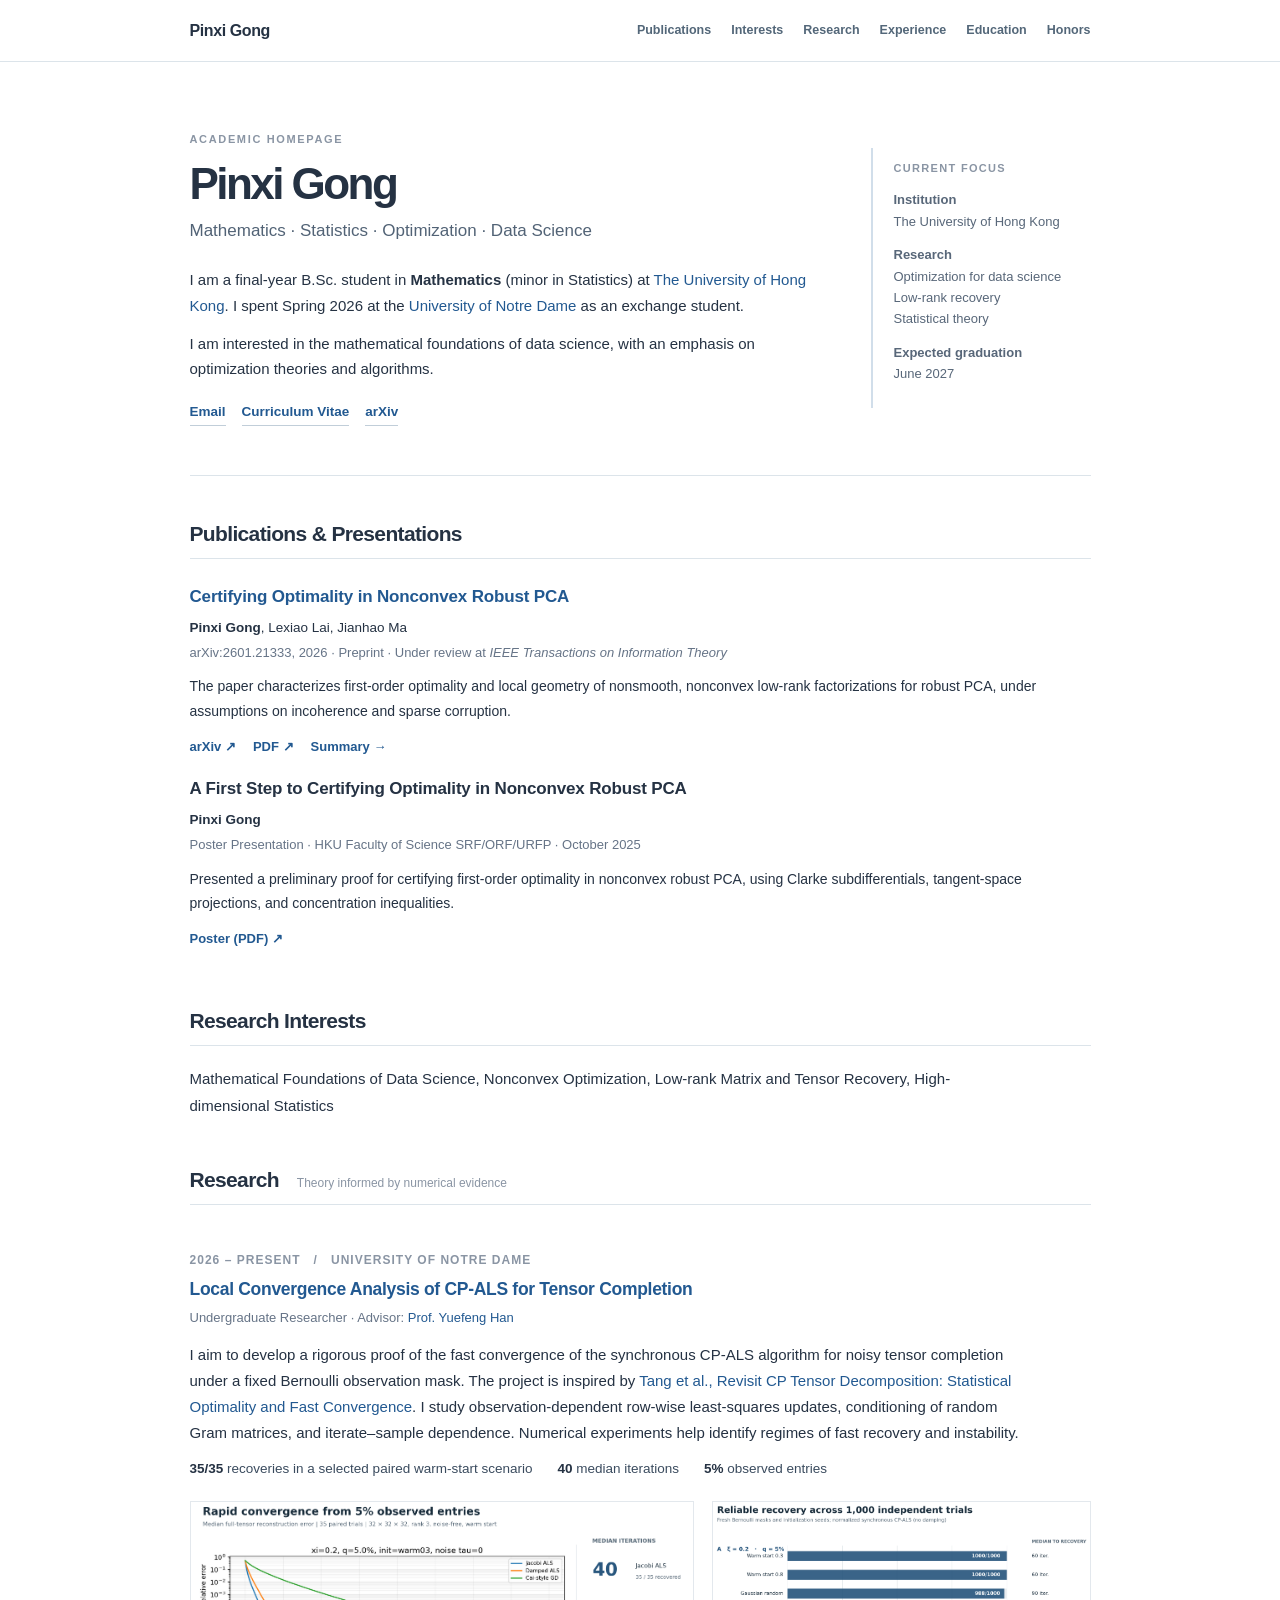
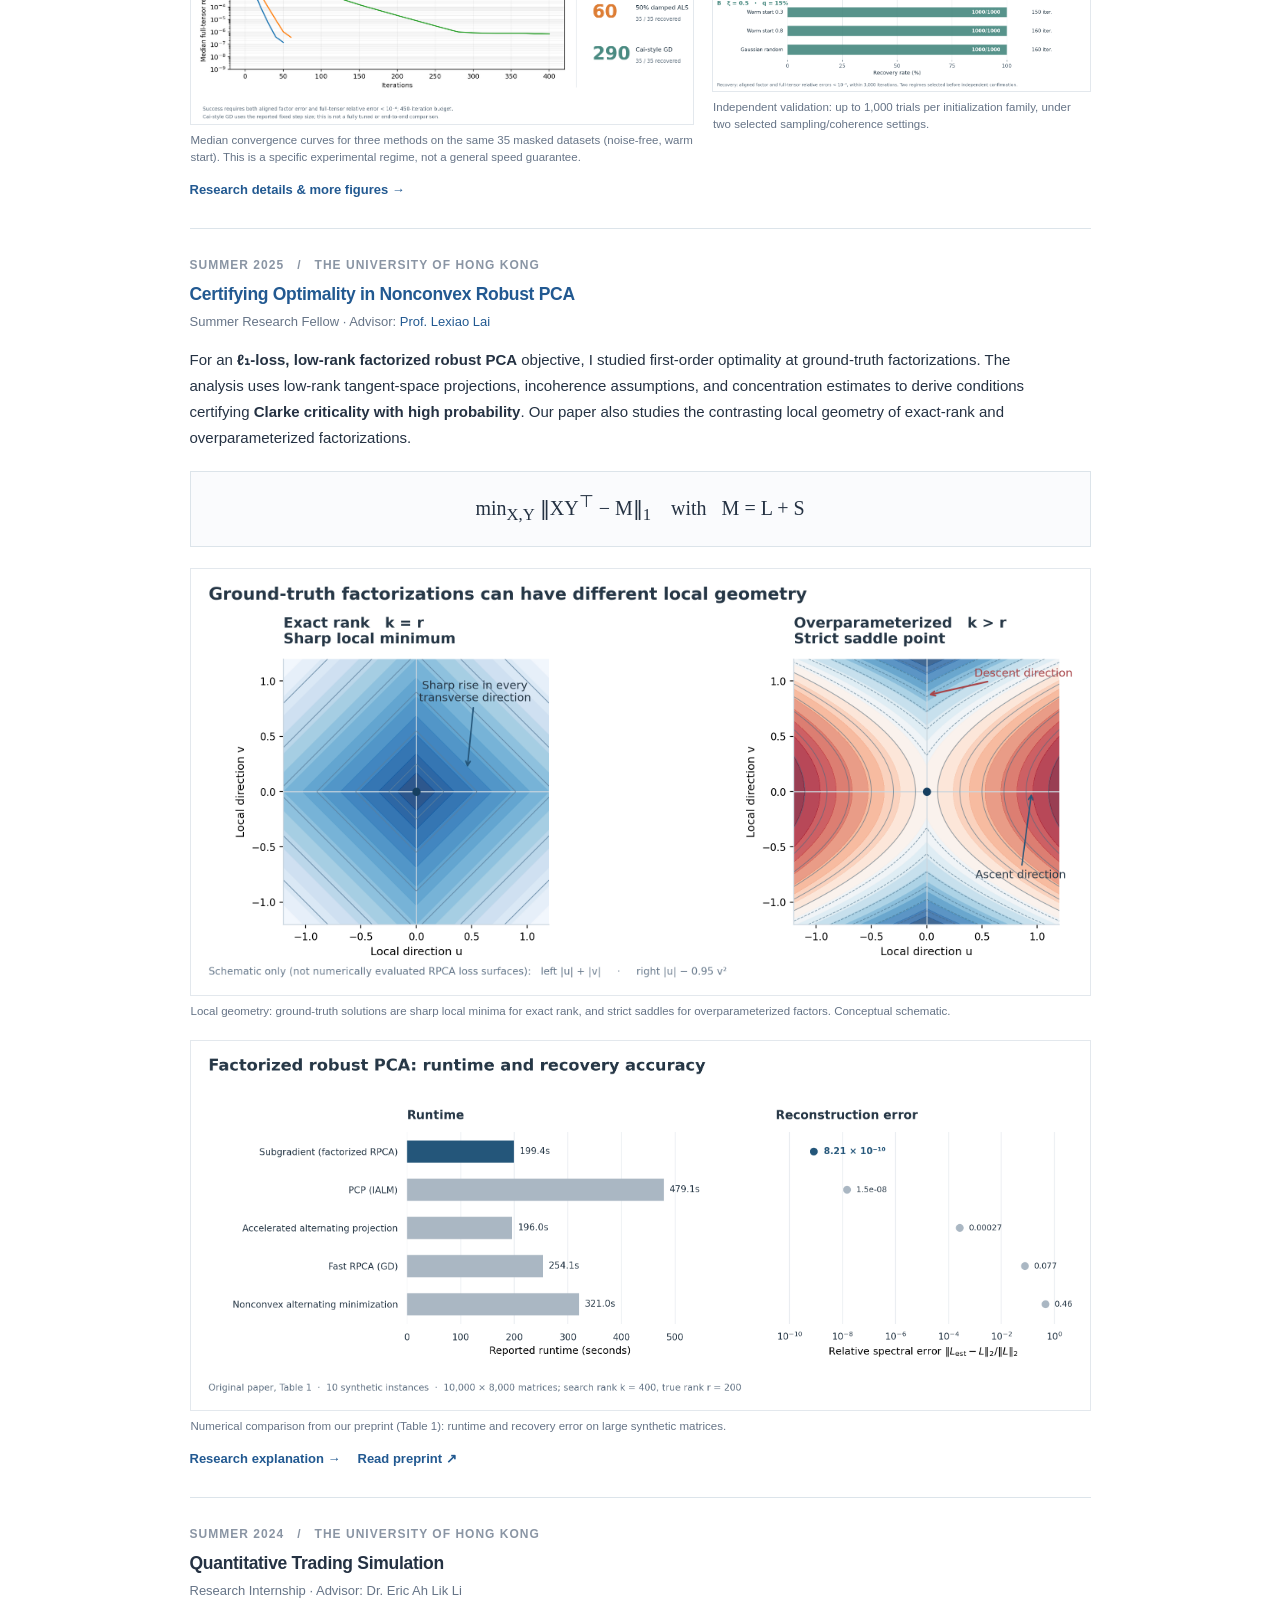
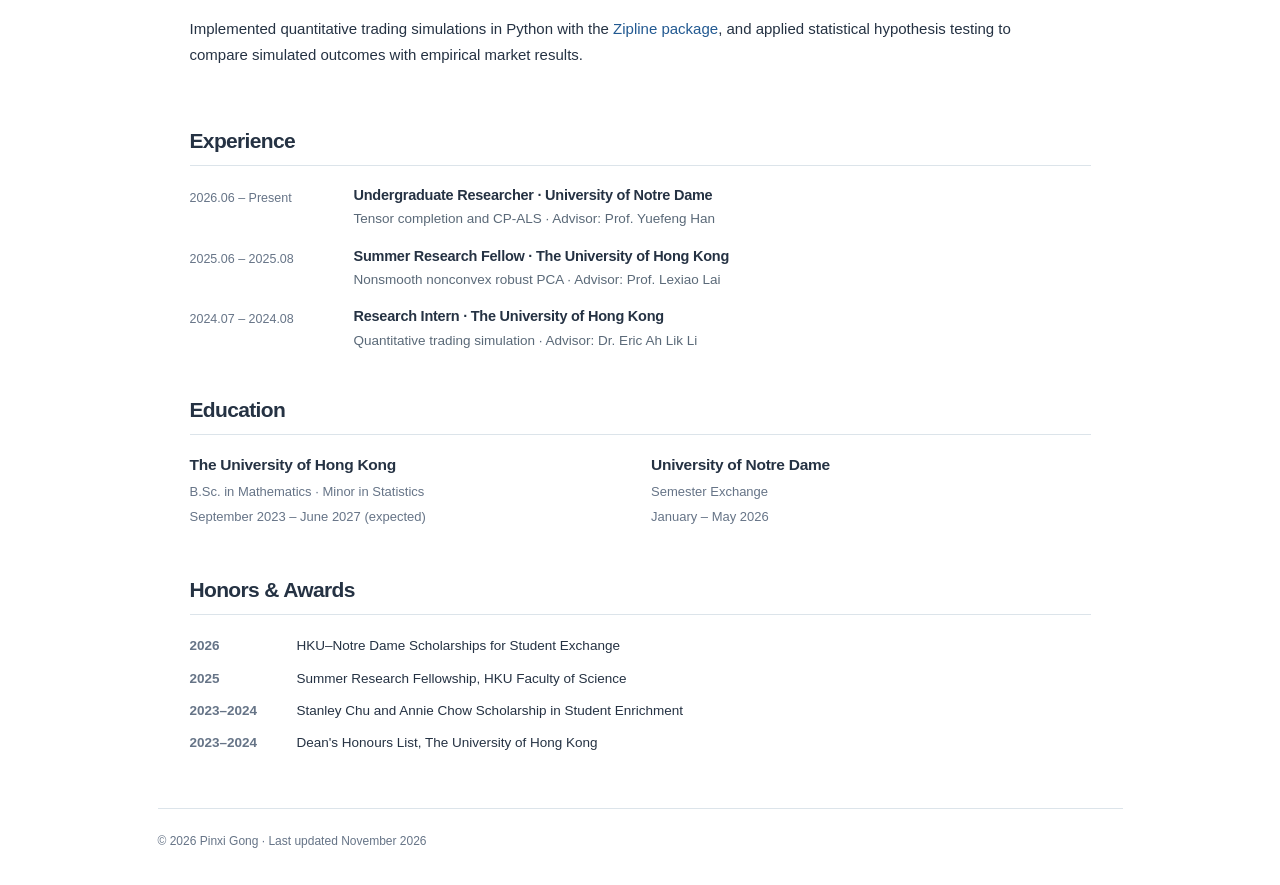
==== commit 698eaff3: "Update index.html" ====
--- a/index.html
+++ b/index.html
@@ -48,7 +48,34 @@
 <p class="abstract">The paper characterizes first-order optimality and local geometry of nonsmooth, nonconvex low-rank factorizations for robust PCA, under assumptions on incoherence and sparse corruption.</p>
 <div class="project-links"><a href="https://arxiv.org/abs/2601.21333">arXiv ↗</a><a href="https://arxiv.org/pdf/2601.21333">PDF ↗</a><a href="research/robust-pca.html">Summary →</a></div>
 </article>
-<div class="poster-item"><strong>A First Step to Certifying Optimality in Nonconvex Robust PCA.</strong> Poster presentation, HKU Faculty of Science SRF/ORF/URFP, October 2025.</div>
+
+<article class="paper-row poster-paper">
+  <p class="paper-title">
+    A First Step to Certifying Optimality in Nonconvex Robust PCA
+  </p>
+
+  <p class="authors">
+    <strong>Pinxi Gong</strong>
+  </p>
+
+  <p class="venue">
+    Poster Presentation ·
+    HKU Faculty of Science SRF/ORF/URFP · October 2025
+  </p>
+
+  <p class="abstract">
+    Presented a preliminary proof for certifying
+    first-order optimality in nonconvex robust PCA, using
+    Clarke subdifferentials, tangent-space
+    projections, and concentration inequalities.
+  </p>
+
+  <div class="project-links">
+    <a href="GongPinxi_Poster A11" target="_blank"
+       rel="noopener noreferrer">Poster (PDF) ↗</a>
+  </div>
+</article>
+
 </section>
 <section class="main-section" id="interests">
 <div class="section-heading"><h2>Research Interests</h2></div><p class="interests-text">Mathematical Foundations of Data Science, Nonconvex Optimization, Low-rank Matrix and Tensor Recovery, High-dimensional Statistics</p>
@@ -112,4 +139,4 @@
 </main>
 <footer class="container footer"><span>© 2026 Pinxi Gong · Last updated November 2026</span></footer>
 </body>
-</html>+</html>
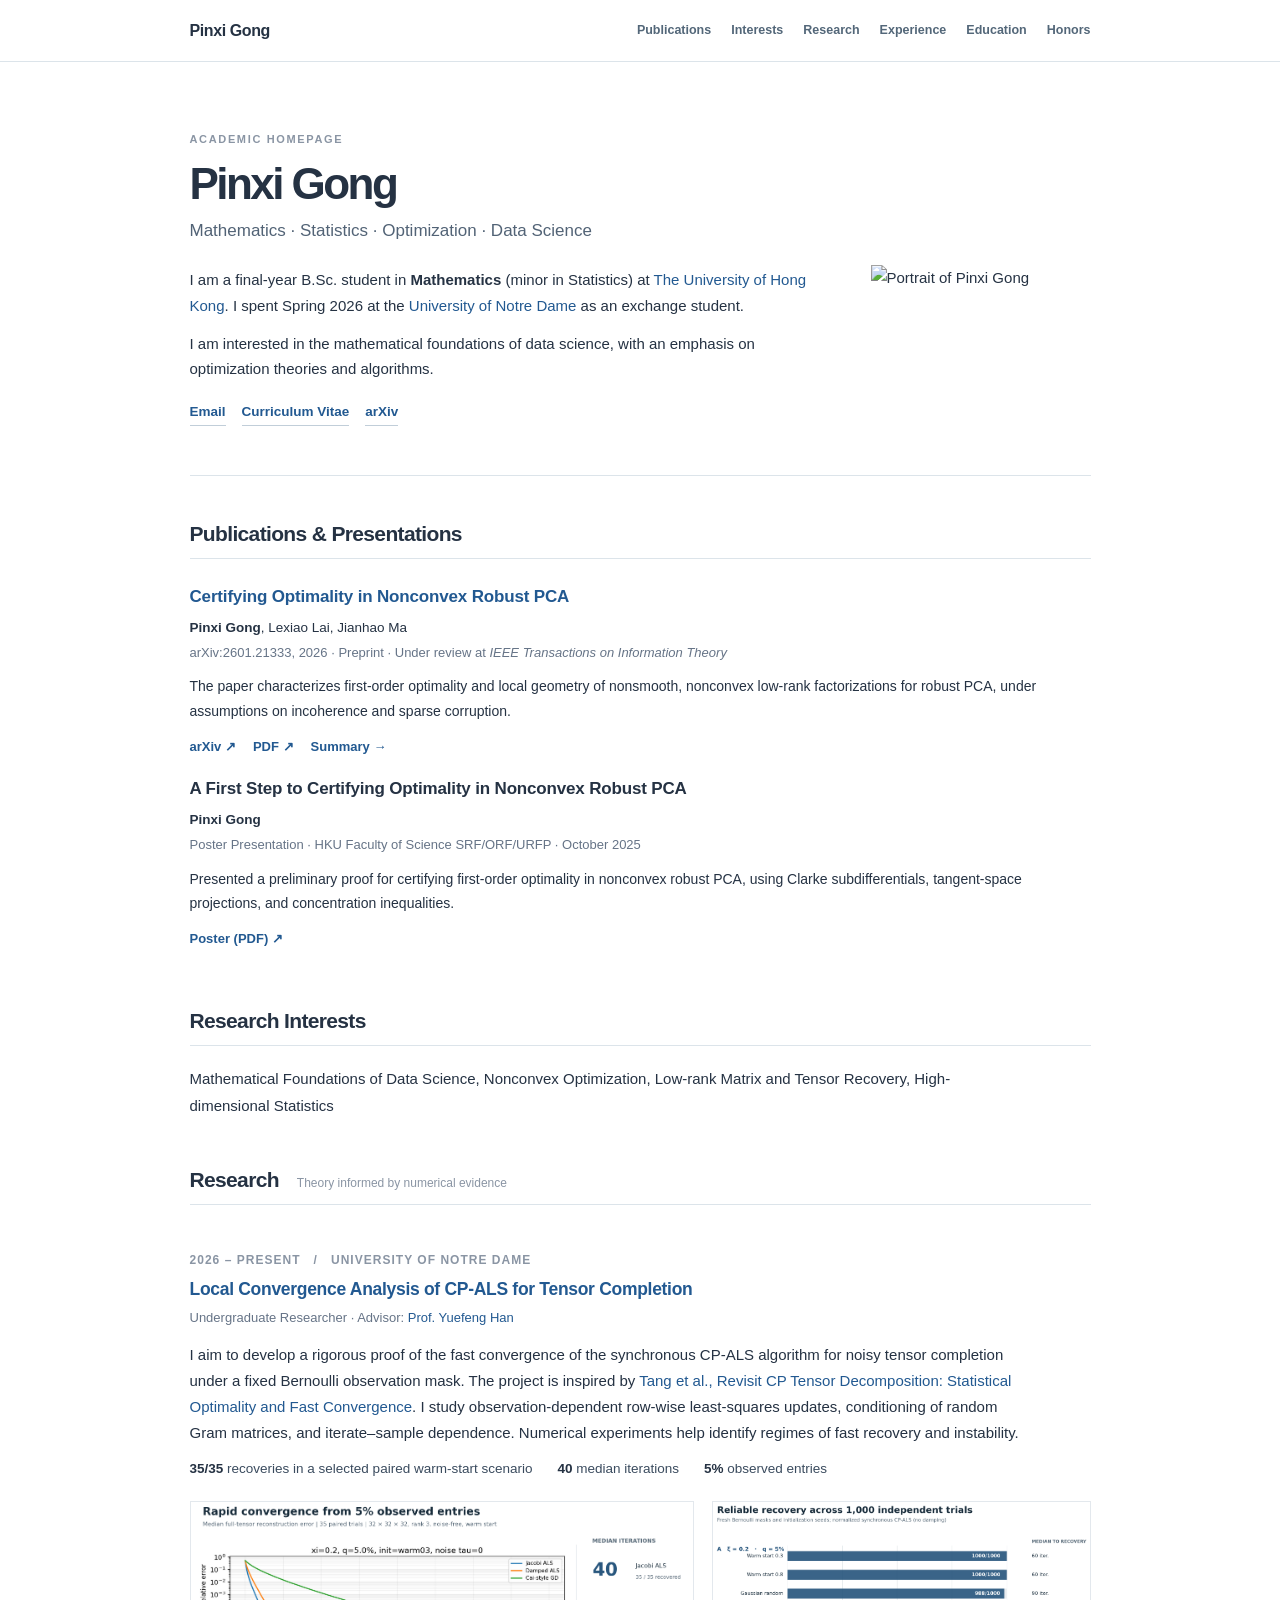
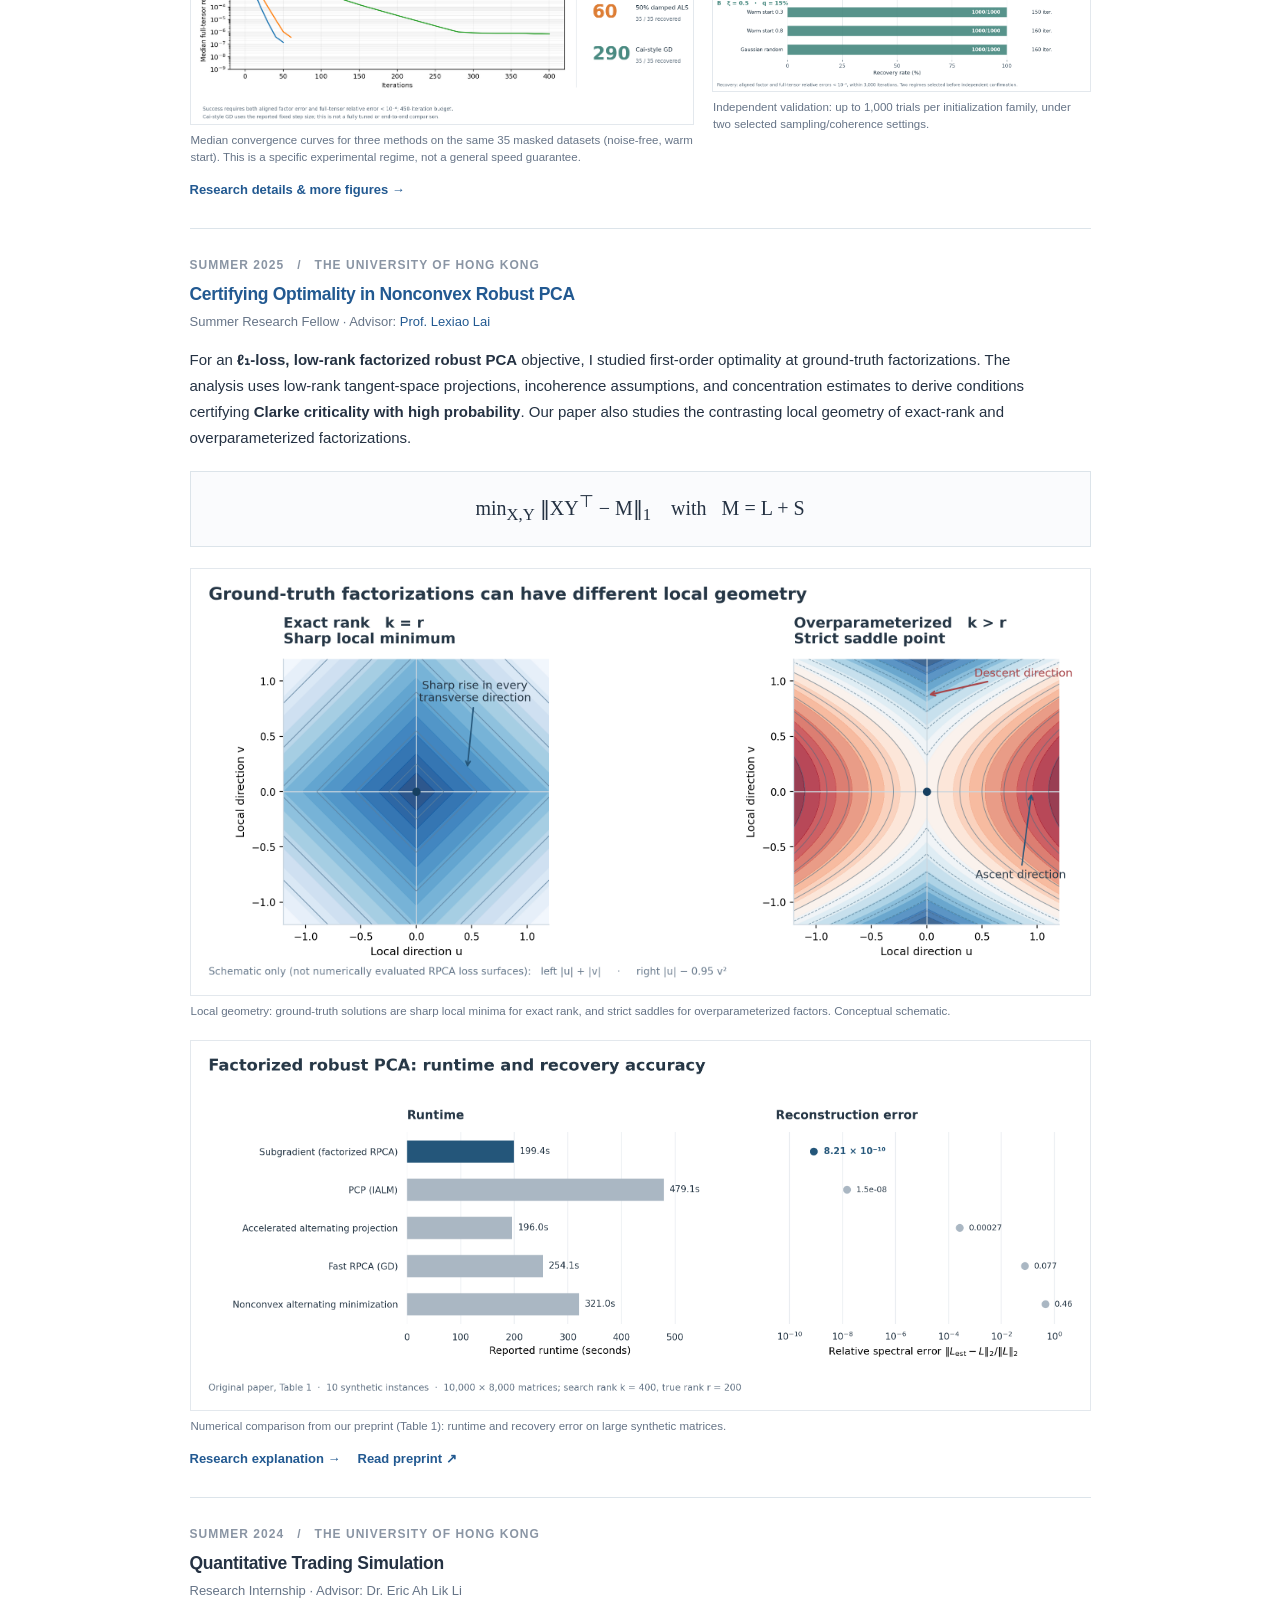
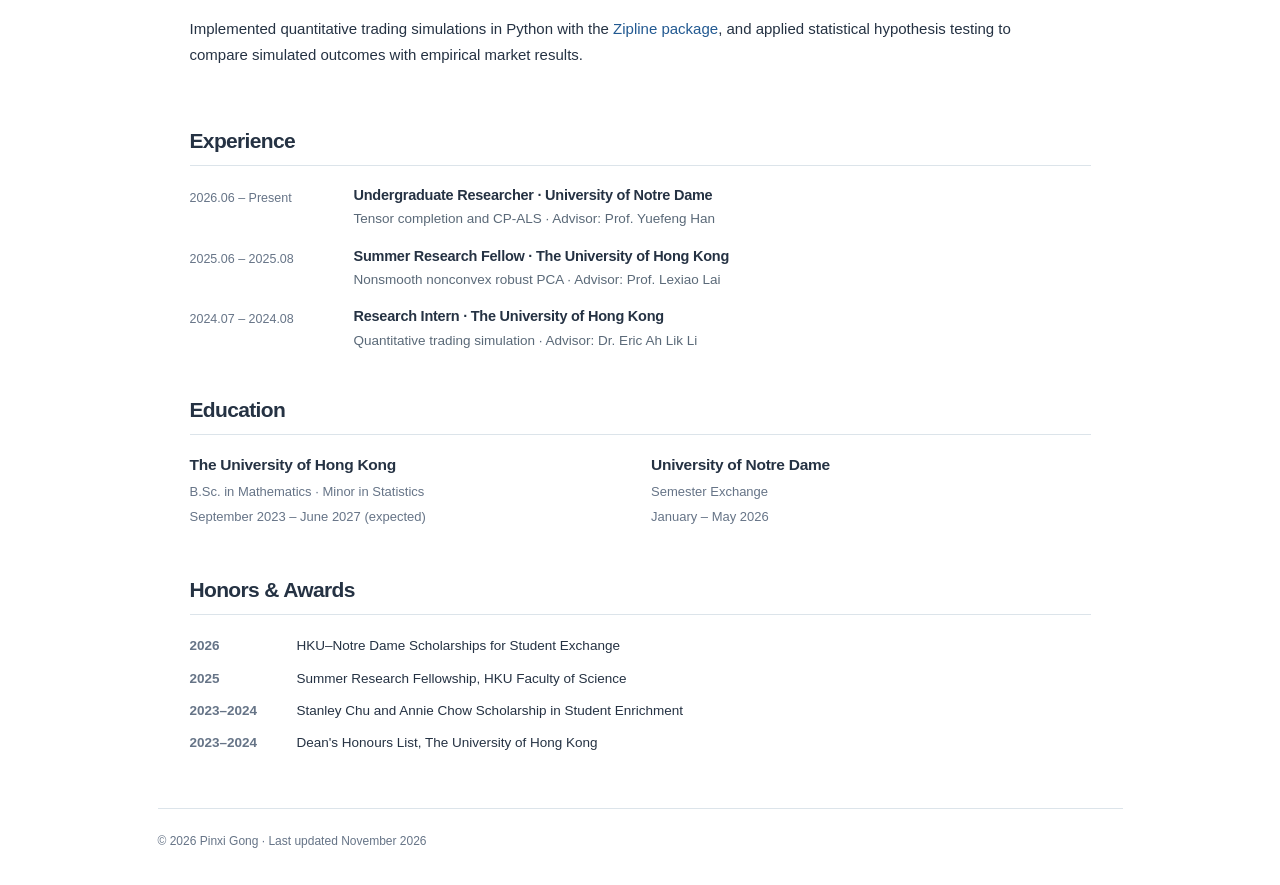
==== commit 1af23411: "Update index.html" ====
--- a/index.html
+++ b/index.html
@@ -32,11 +32,9 @@
 <a href="https://arxiv.org/abs/2601.21333" rel="noopener noreferrer" target="_blank">arXiv</a>
 </div>
 </div>
-<aside aria-label="Academic profile" class="profile-note">
-<p class="little-title">Current focus</p>
-<p><strong>Institution</strong><br/>The University of Hong Kong</p>
-<p><strong>Research</strong><br/>Optimization for data science<br/>Low-rank recovery<br/>Statistical theory</p>
-<p><strong>Expected graduation</strong><br/>June 2027</p>
+<aside class="profile-photo">
+  <img src="images/profile.jpg"
+       alt="Portrait of Pinxi Gong">
 </aside>
 </div>
 </header><section class="main-section" id="publications">
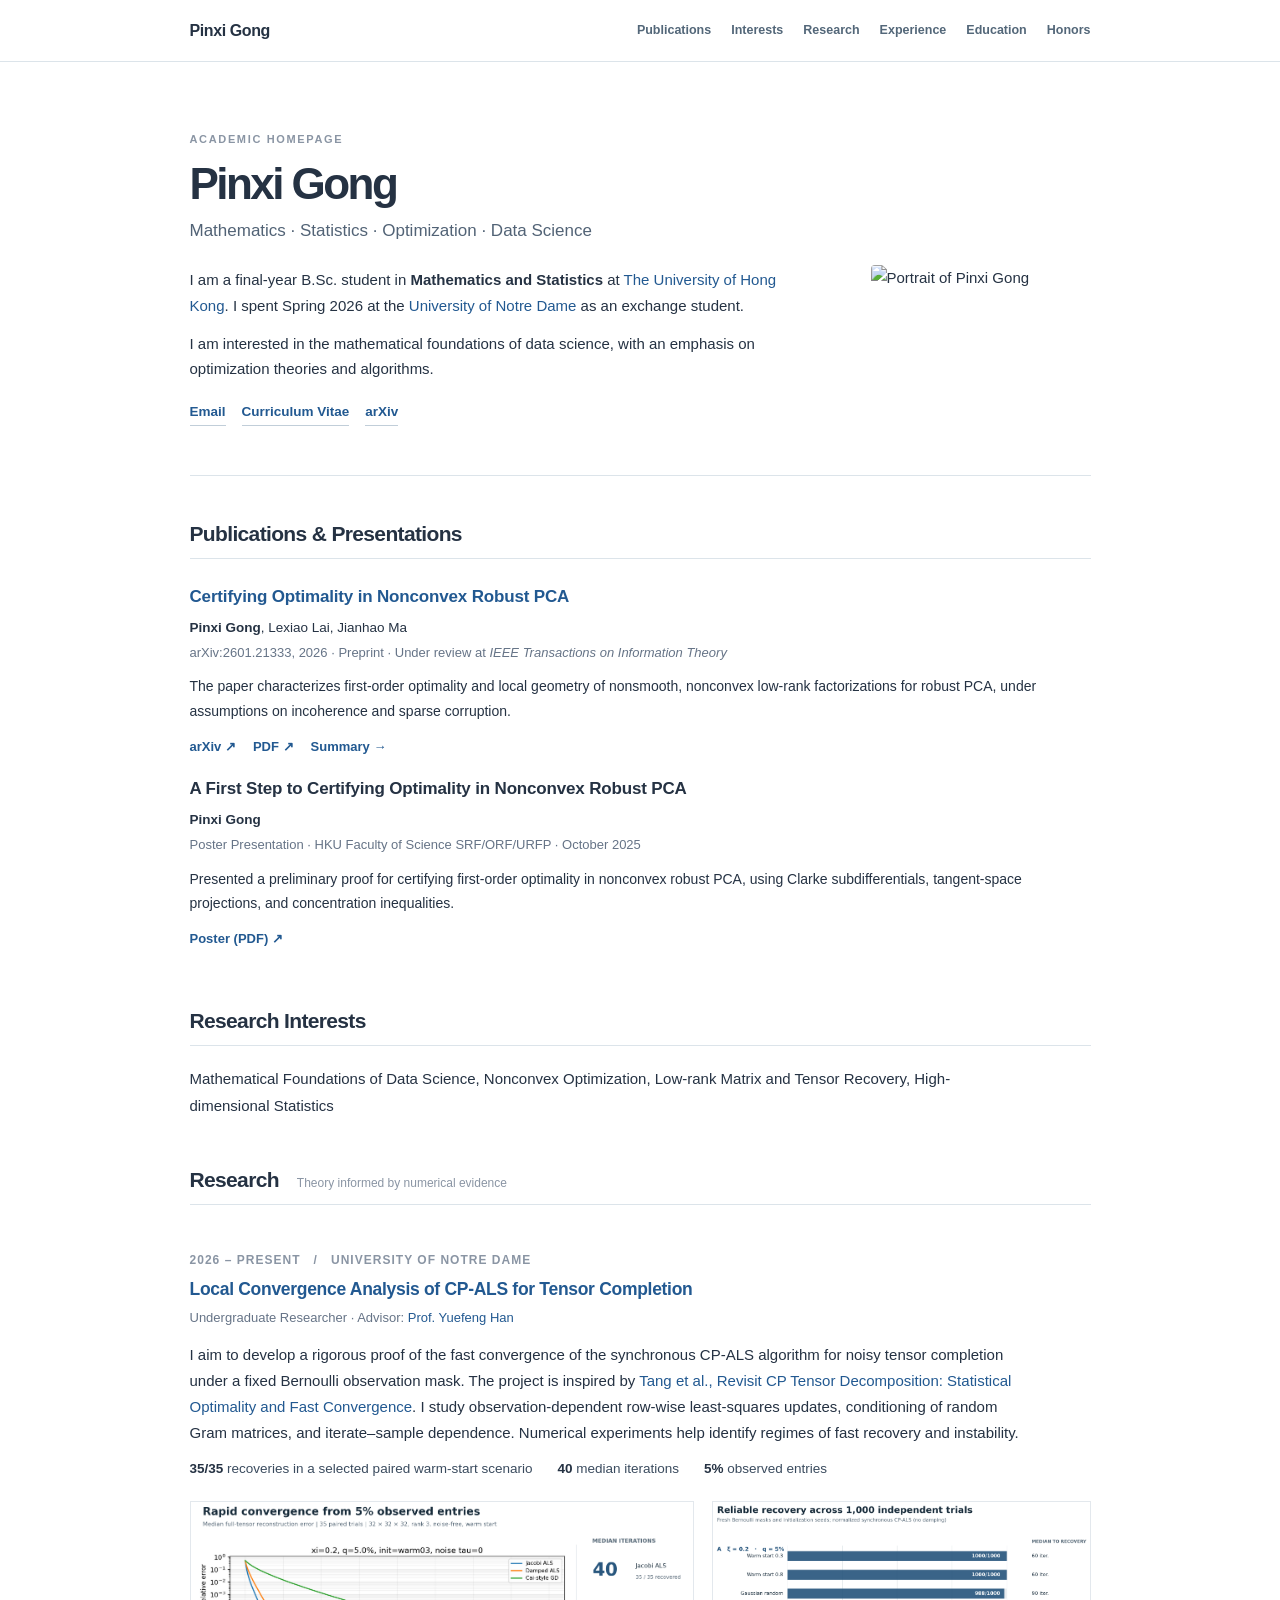
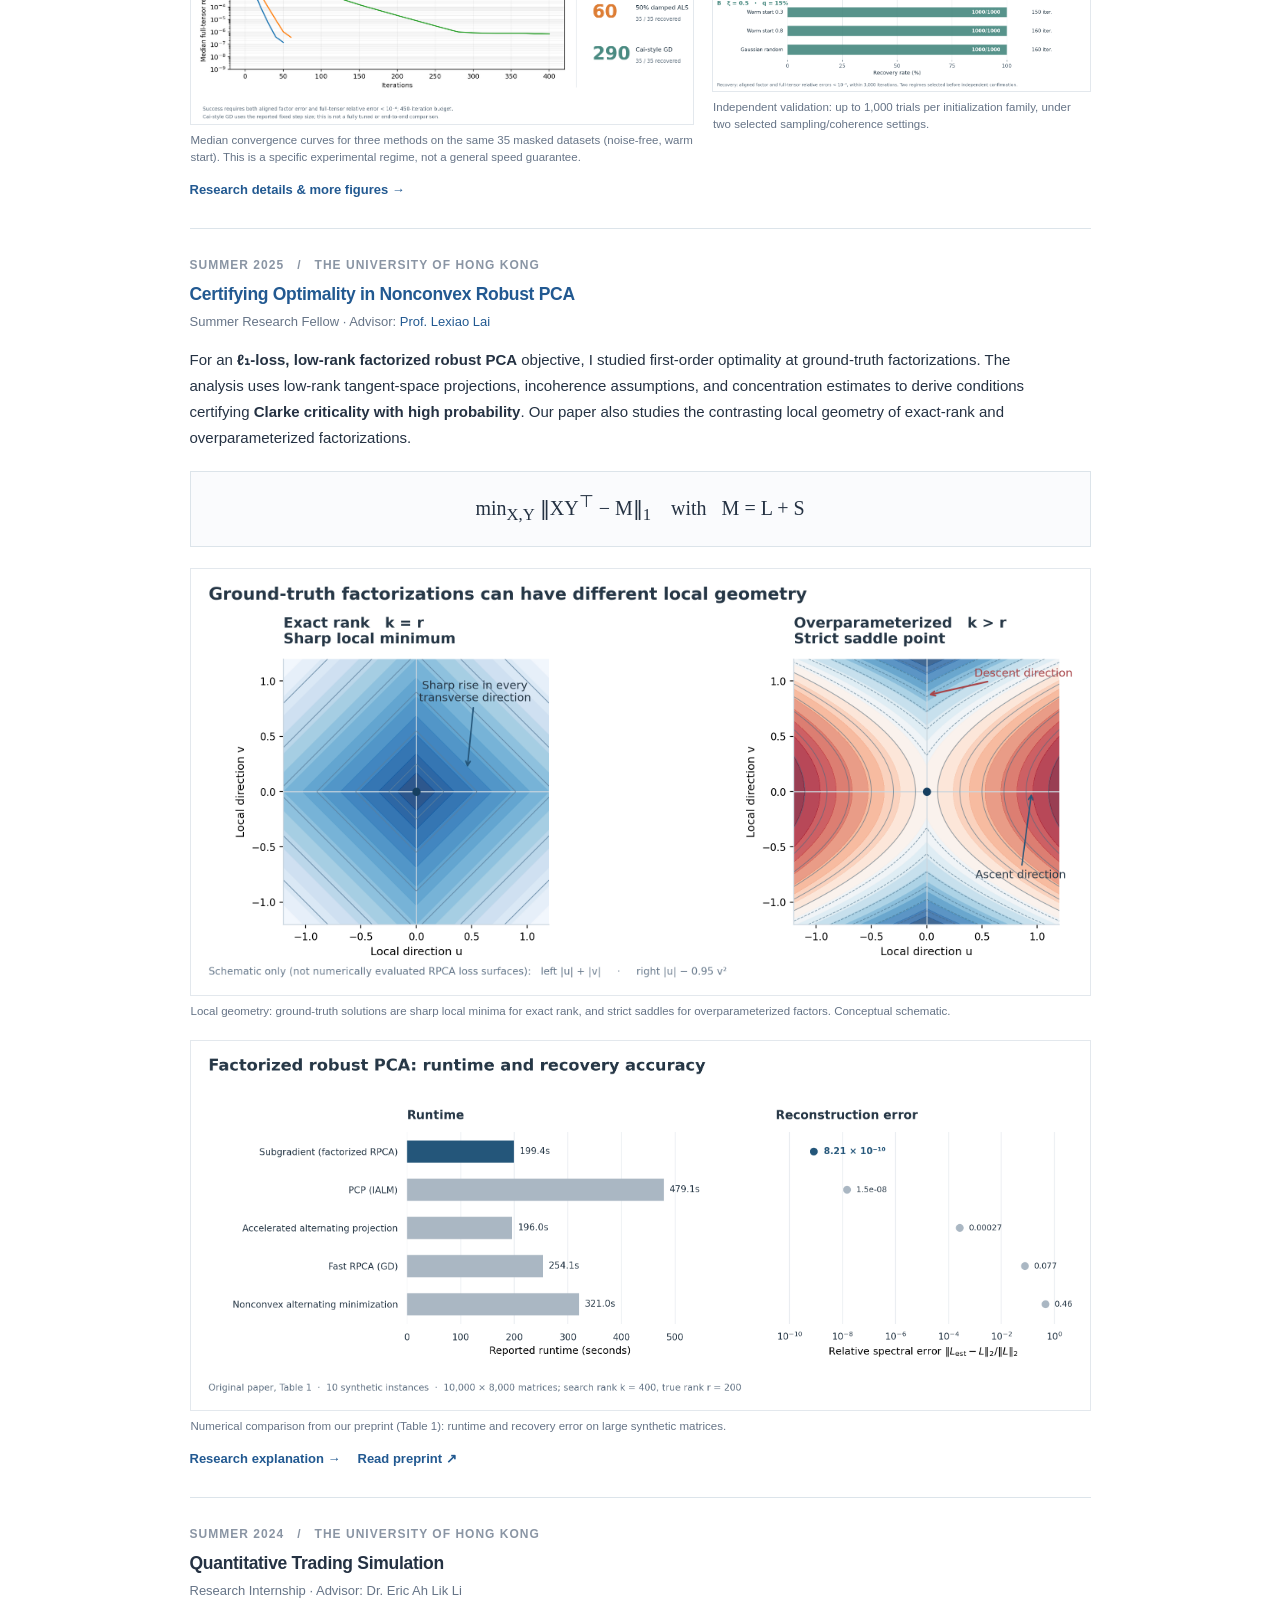
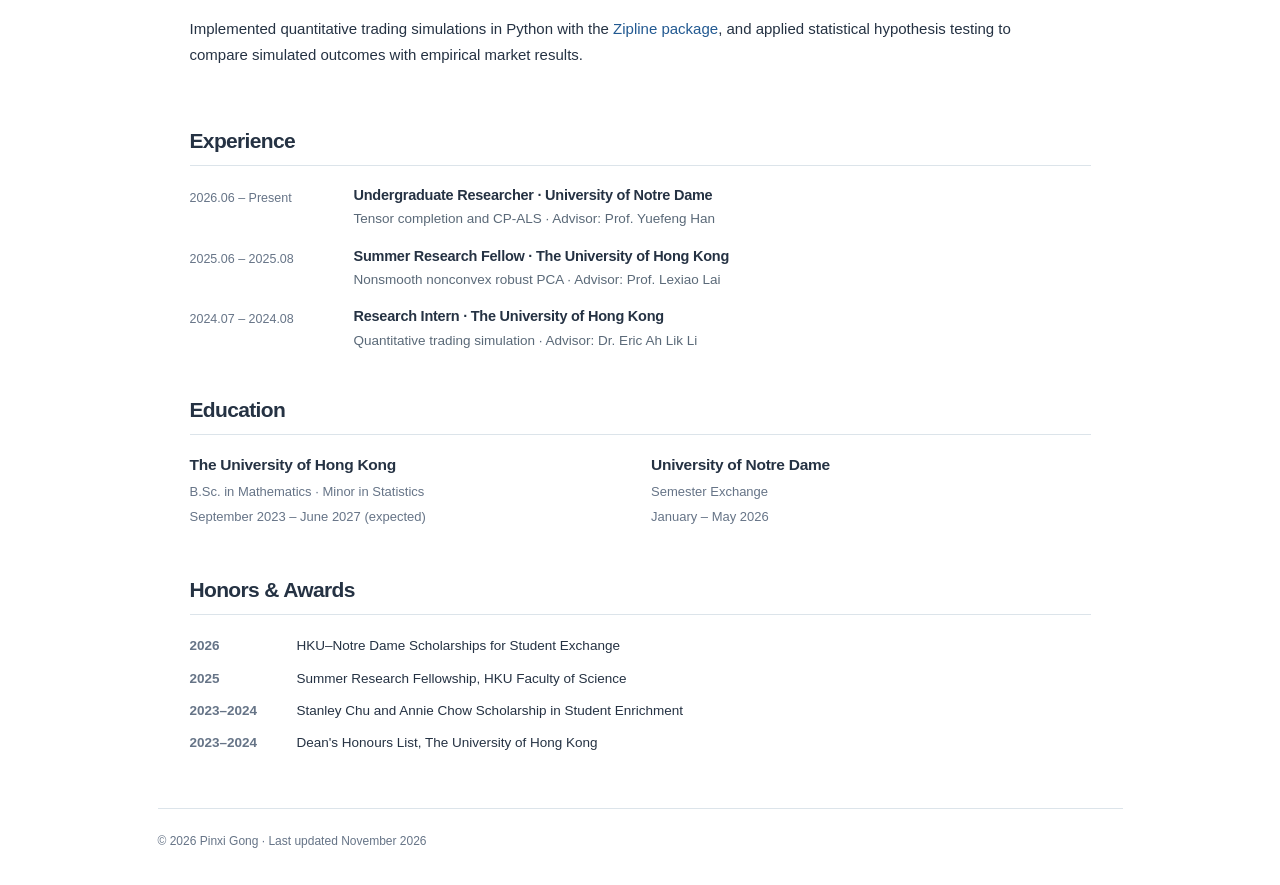
==== commit b6c3b496: "Update index.html" ====
--- a/index.html
+++ b/index.html
@@ -24,7 +24,7 @@
 <p class="eyebrow">Academic homepage</p>
 <h1>Pinxi Gong</h1>
 <p class="tagline">Mathematics · Statistics · Optimization · Data Science</p>
-<p>I am a final-year B.Sc. student in <strong>Mathematics</strong> (minor in Statistics) at <a href="https://www.hku.hk/">The University of Hong Kong</a>. I spent Spring 2026 at the <a href="https://www.nd.edu/">University of Notre Dame</a> as an exchange student.</p>
+<p>I am a final-year B.Sc. student in <strong>Mathematics and Statistics</strong> at <a href="https://www.hku.hk/">The University of Hong Kong</a>. I spent Spring 2026 at the <a href="https://www.nd.edu/">University of Notre Dame</a> as an exchange student.</p>
 <p>I am interested in the mathematical foundations of data science, with an emphasis on optimization theories and algorithms.</p>
 <div class="quick-links">
 <a href="mailto:gpx2005@connect.hku.hk">Email</a>
@@ -69,7 +69,7 @@
   </p>
 
   <div class="project-links">
-    <a href="GongPinxi_Poster A11" target="_blank"
+    <a href="GongPinxi_Poster A11.pdf" target="_blank"
        rel="noopener noreferrer">Poster (PDF) ↗</a>
   </div>
 </article>
--- a/styles.css
+++ b/styles.css
@@ -126,3 +126,17 @@
 .rpca-figures img{object-fit:contain;object-position:top}
 .external-figures{grid-template-columns:1fr 1fr;gap:18px}
 @media(max-width:600px){.rpca-figures,.external-figures{grid-template-columns:1fr}.interests-text{font-size:14px}}
+.profile-photo img {
+  display: block;
+  width: 100%;
+  max-width: 220px;
+  height: auto;
+  border-radius: 4px;
+}
+
+@media (max-width: 600px) {
+  .profile-photo img {
+    max-width: 180px;
+    margin-top: 20px;
+  }
+}
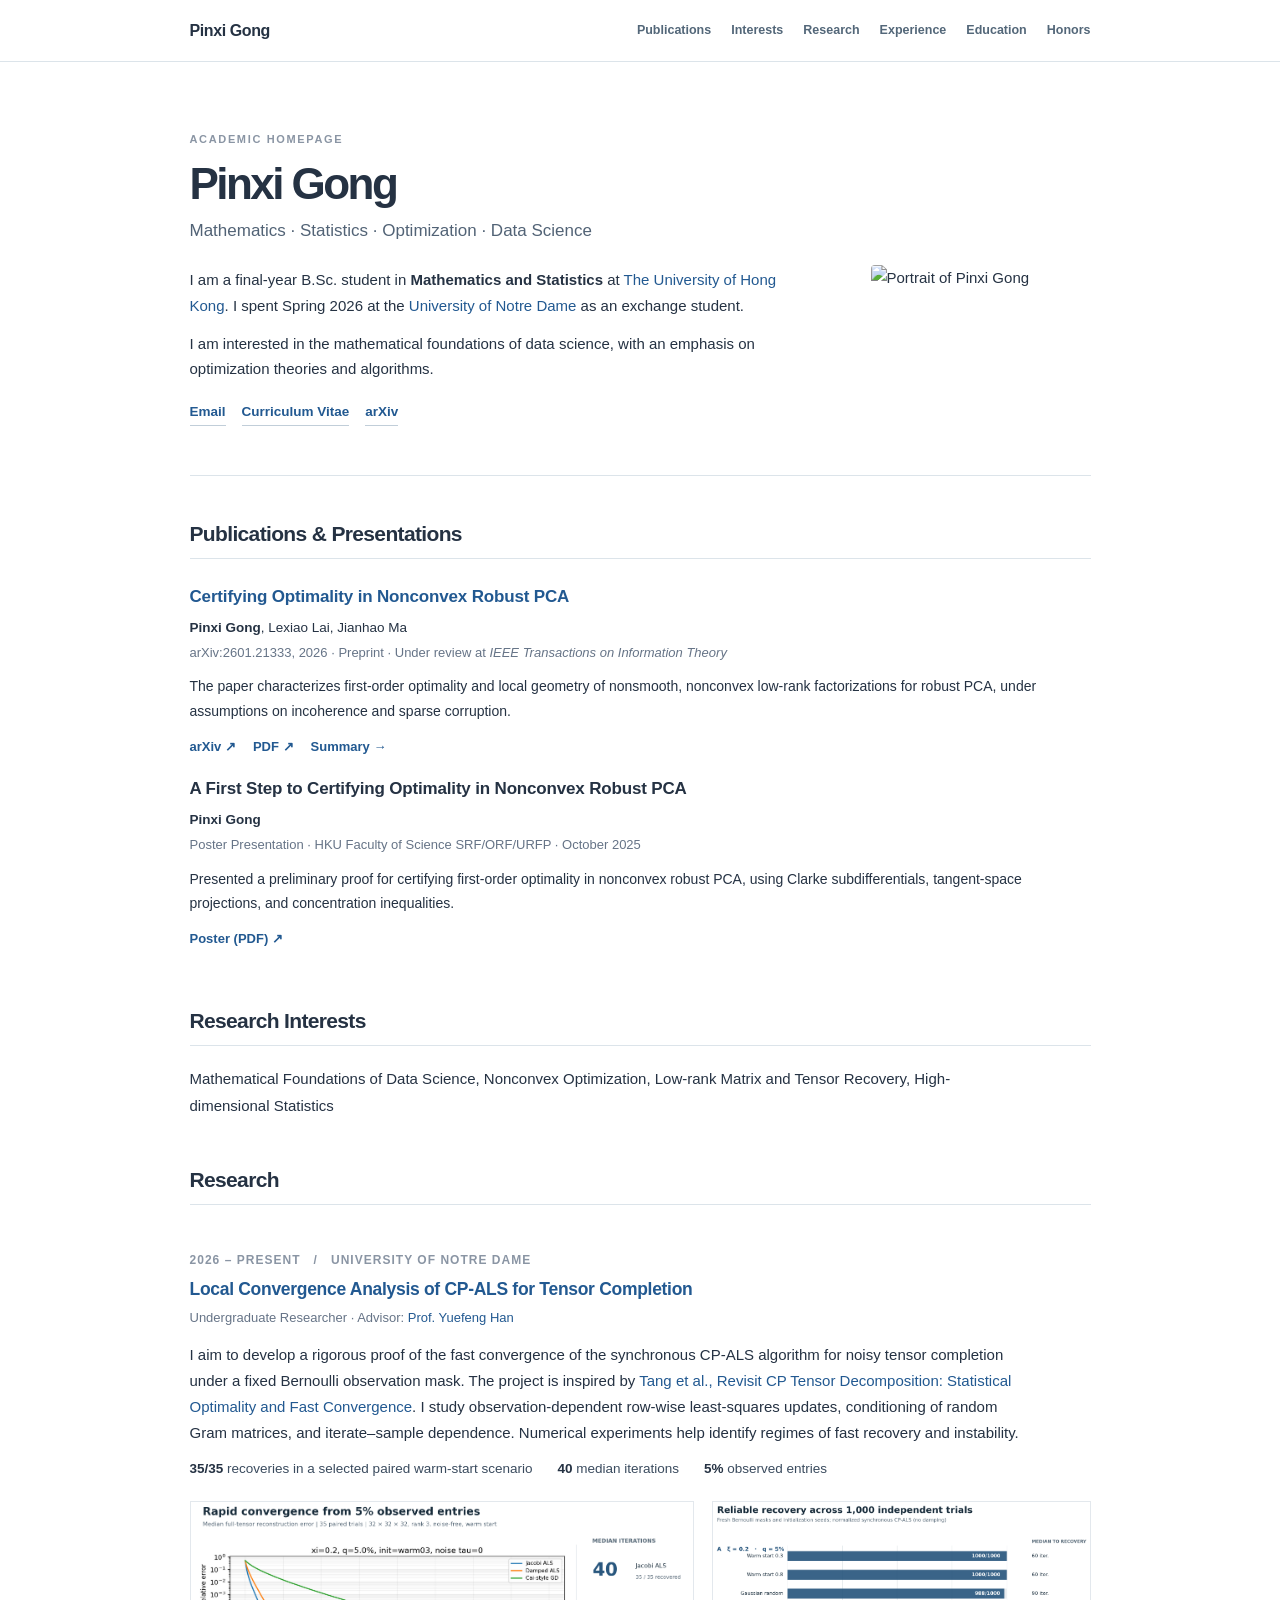
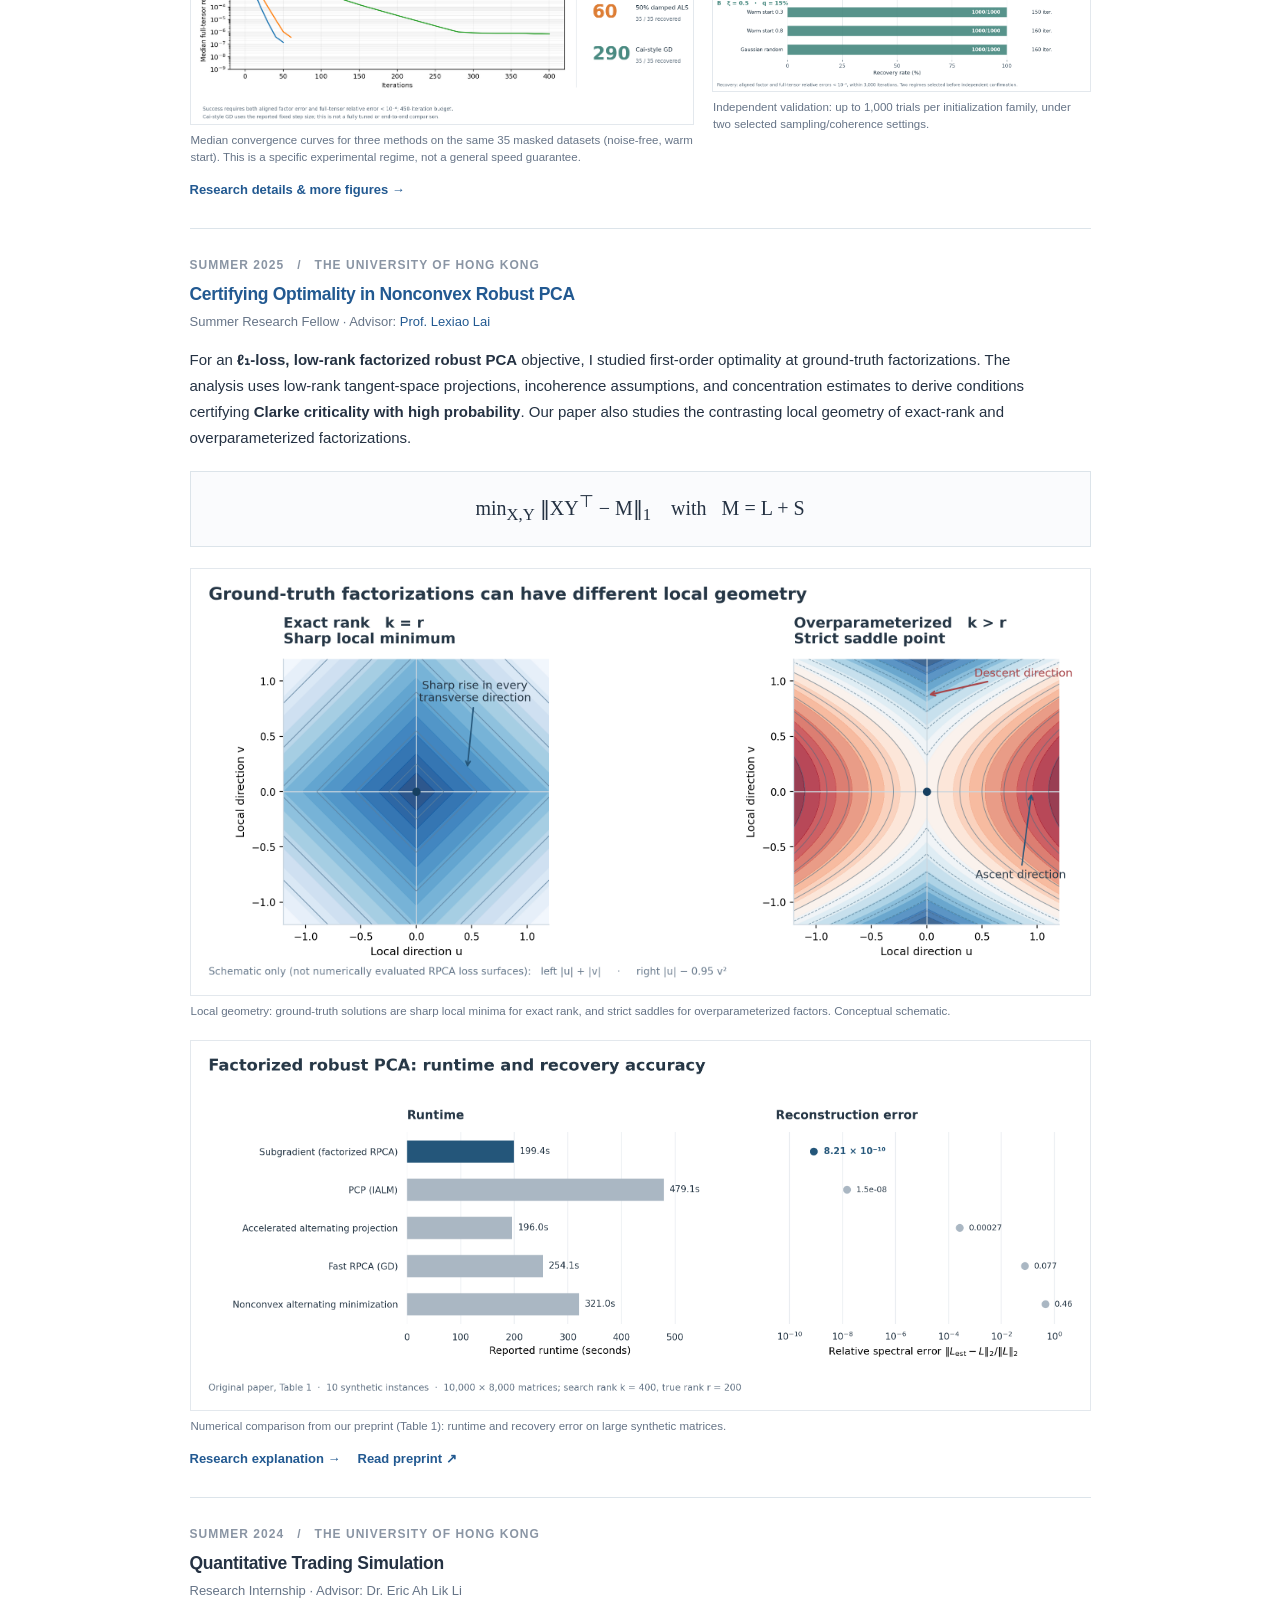
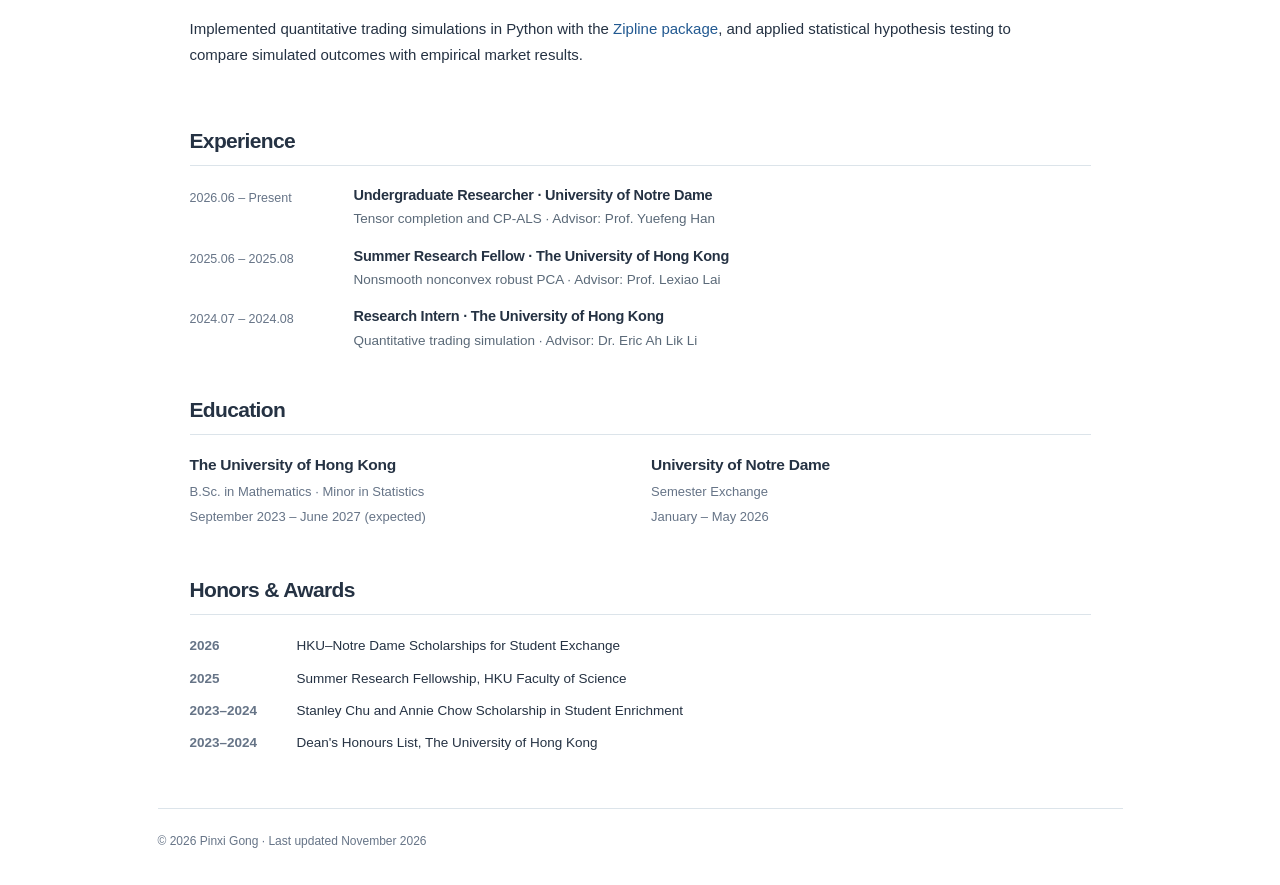
==== commit c25c8ccb: "Update index.html" ====
--- a/index.html
+++ b/index.html
@@ -79,7 +79,7 @@
 <div class="section-heading"><h2>Research Interests</h2></div><p class="interests-text">Mathematical Foundations of Data Science, Nonconvex Optimization, Low-rank Matrix and Tensor Recovery, High-dimensional Statistics</p>
 </section>
 <section class="main-section" id="research">
-<div class="section-heading"><h2>Research</h2><span class="section-kicker">Theory informed by numerical evidence</span></div>
+<div class="section-heading"><h2>Research</h2><span class="section-kicker"></span></div>
 <article class="research-entry">
 <p class="research-meta">2026 – Present   /   University of Notre Dame</p>
 <h3><a href="research/cp-als.html">Local Convergence Analysis of CP-ALS for Tensor Completion</a></h3>
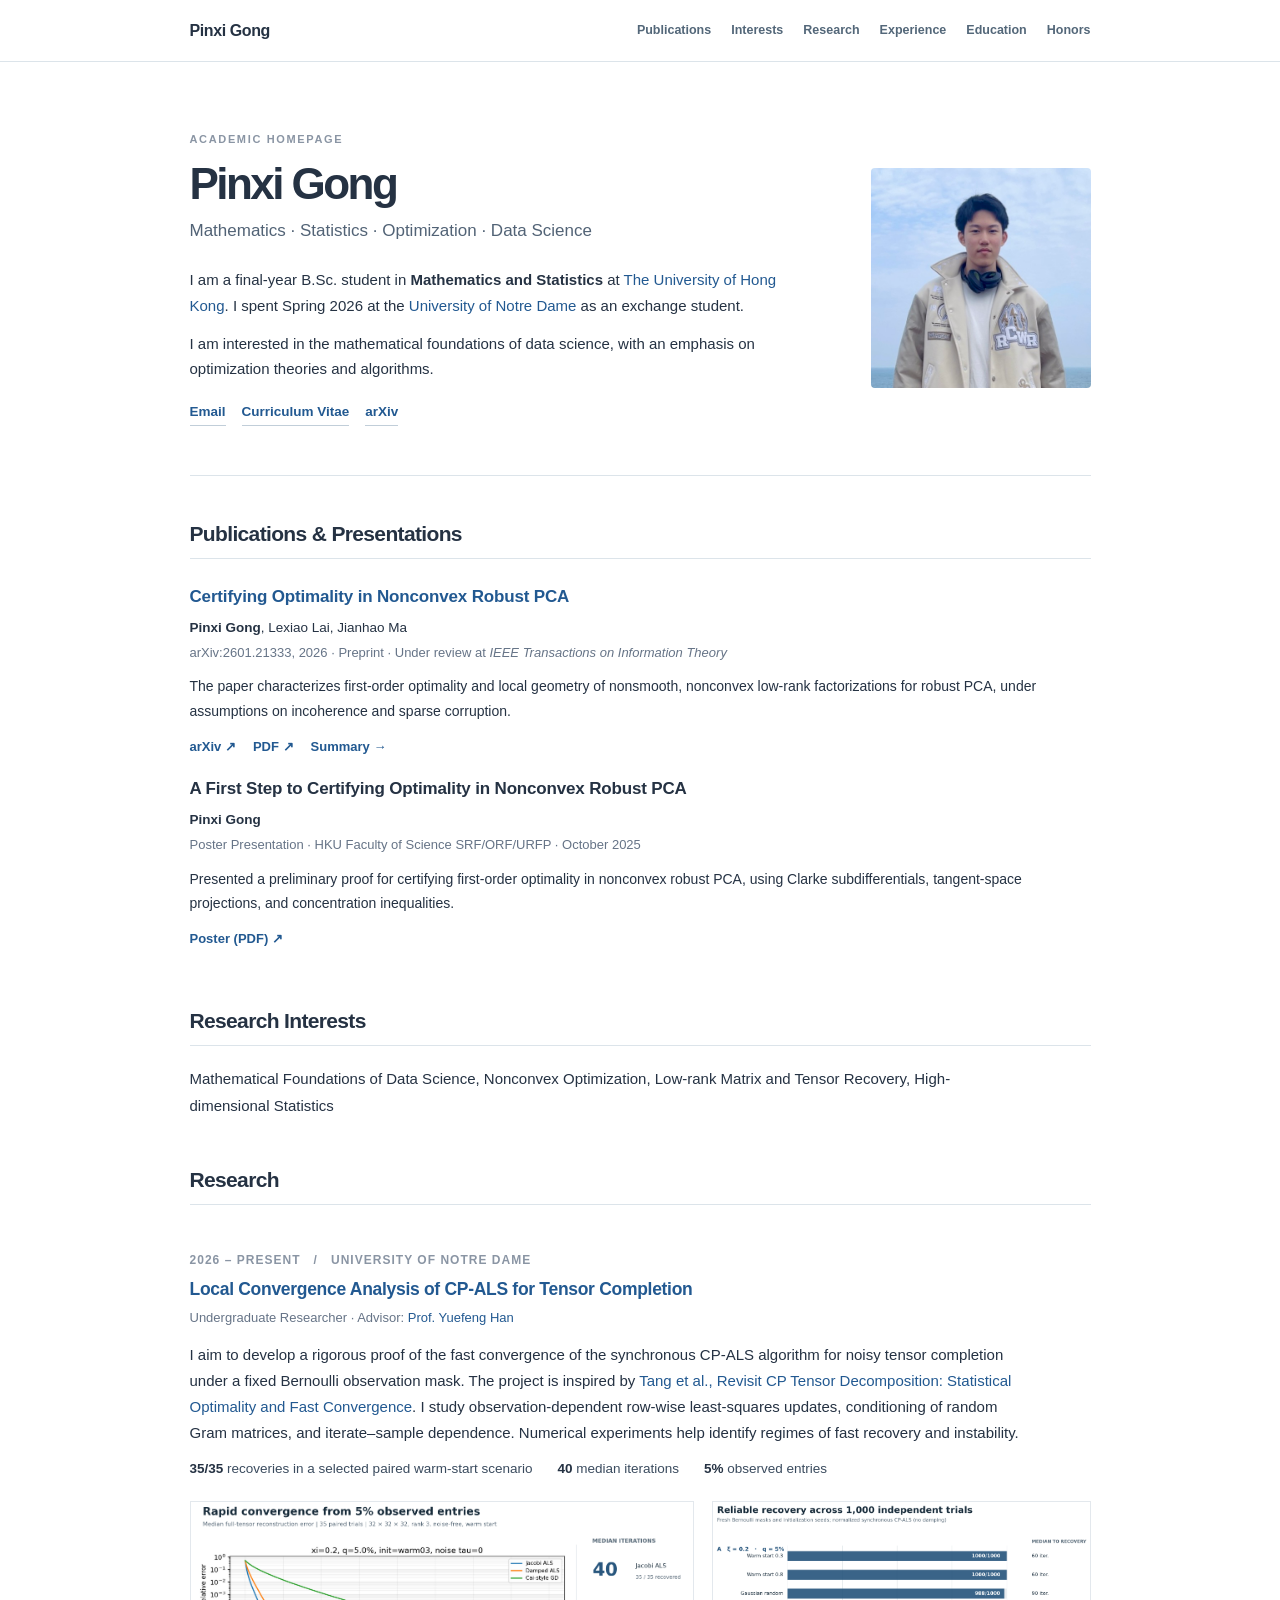
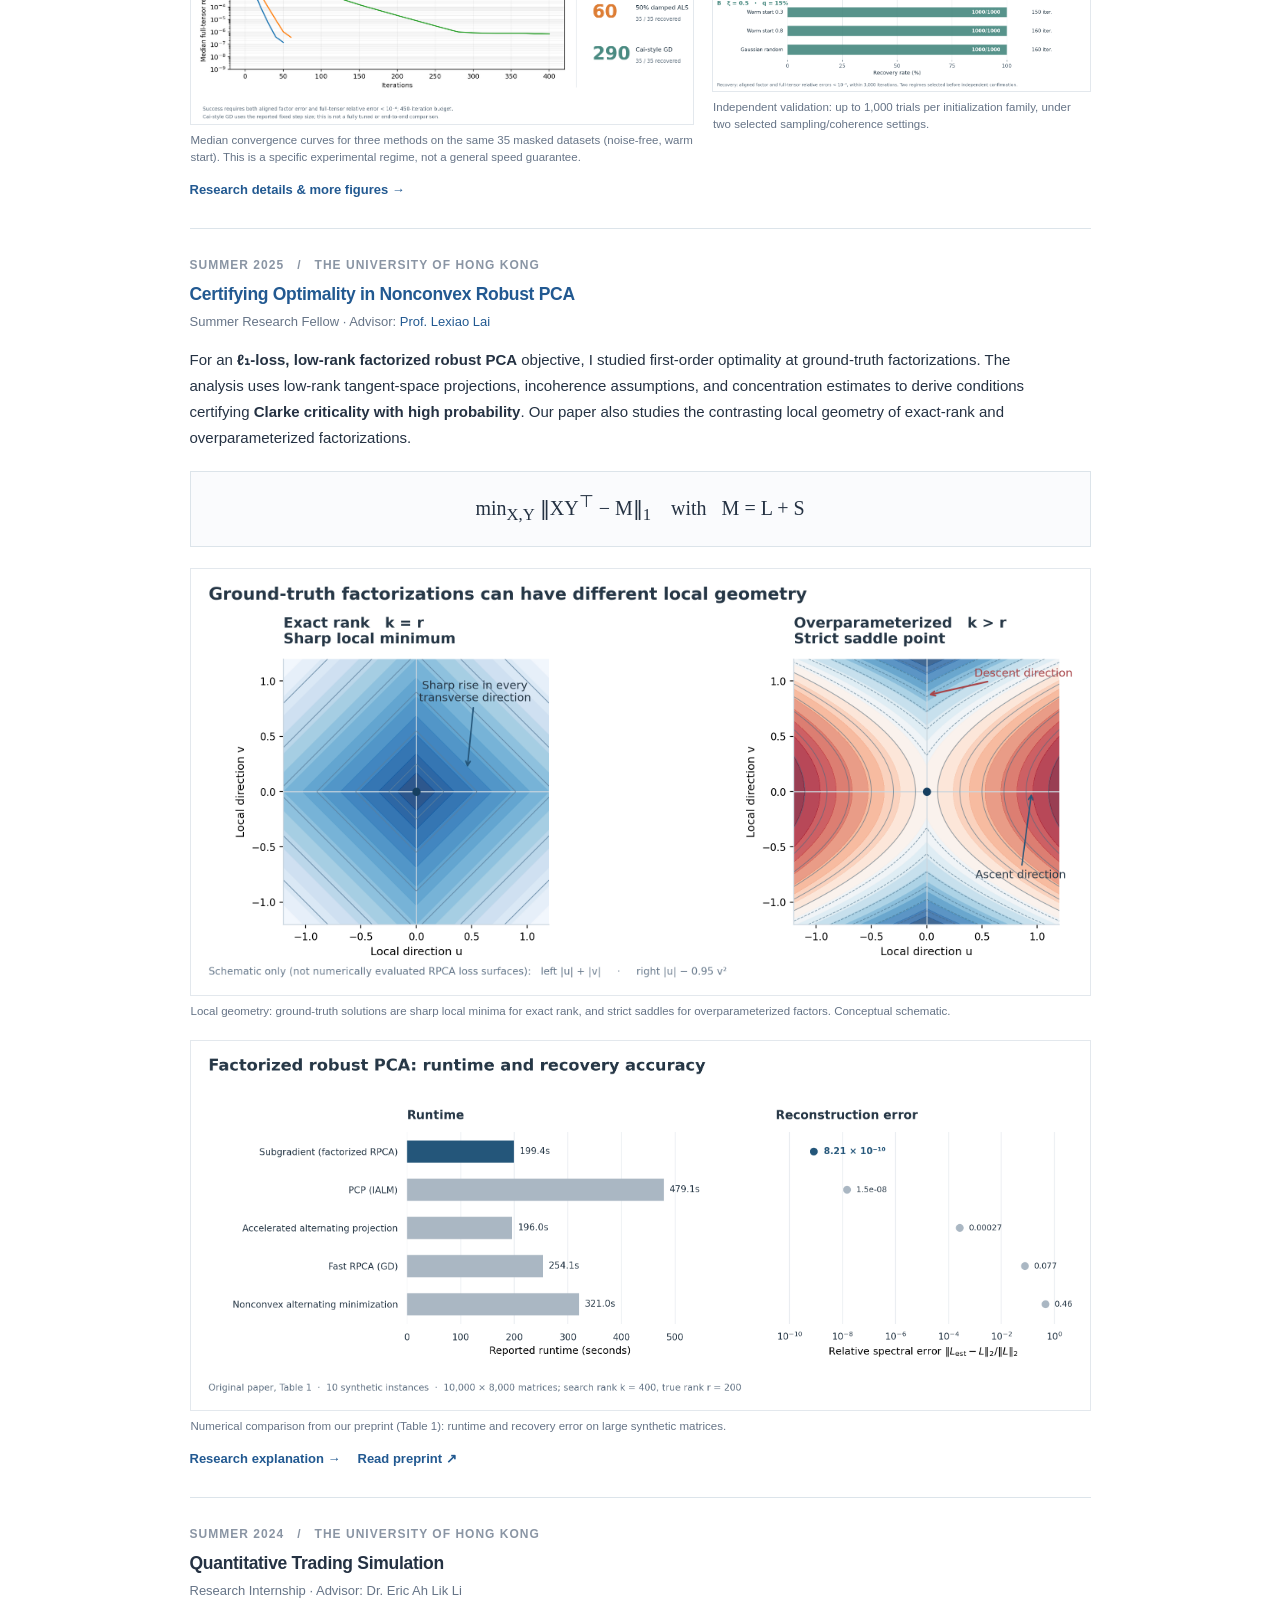
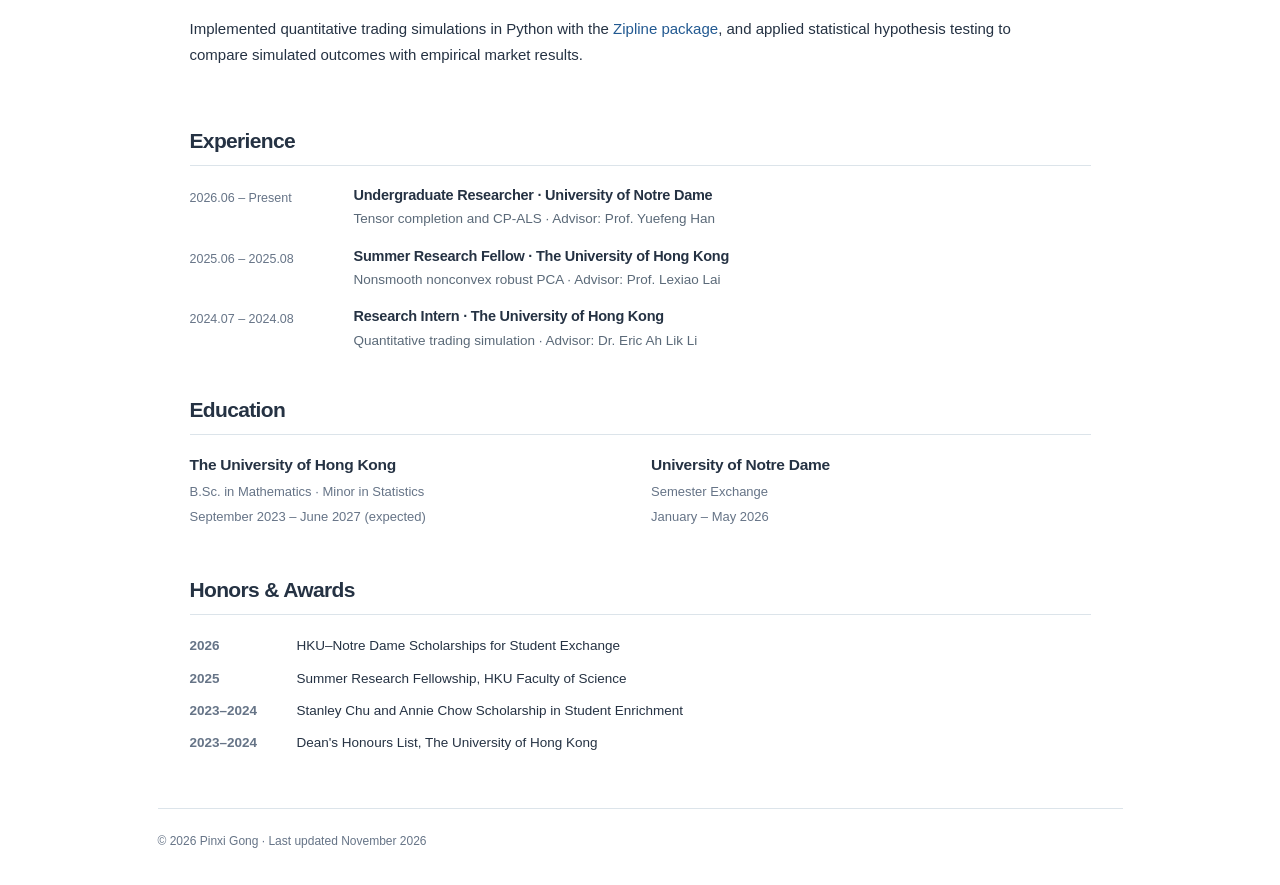
==== commit fbcbe230: "Update index.html" ====
--- a/index.html
+++ b/index.html
@@ -33,8 +33,8 @@
 </div>
 </div>
 <aside class="profile-photo">
-  <img src="images/profile.jpg"
-       alt="Portrait of Pinxi Gong">
+  <img src="profile.jpg"
+       alt="Pinxi Gong">
 </aside>
 </div>
 </header><section class="main-section" id="publications">
@@ -69,7 +69,7 @@
   </p>
 
   <div class="project-links">
-    <a href="GongPinxi_Poster A11.pdf" target="_blank"
+    <a href="poster.pdf" target="_blank"
        rel="noopener noreferrer">Poster (PDF) ↗</a>
   </div>
 </article>
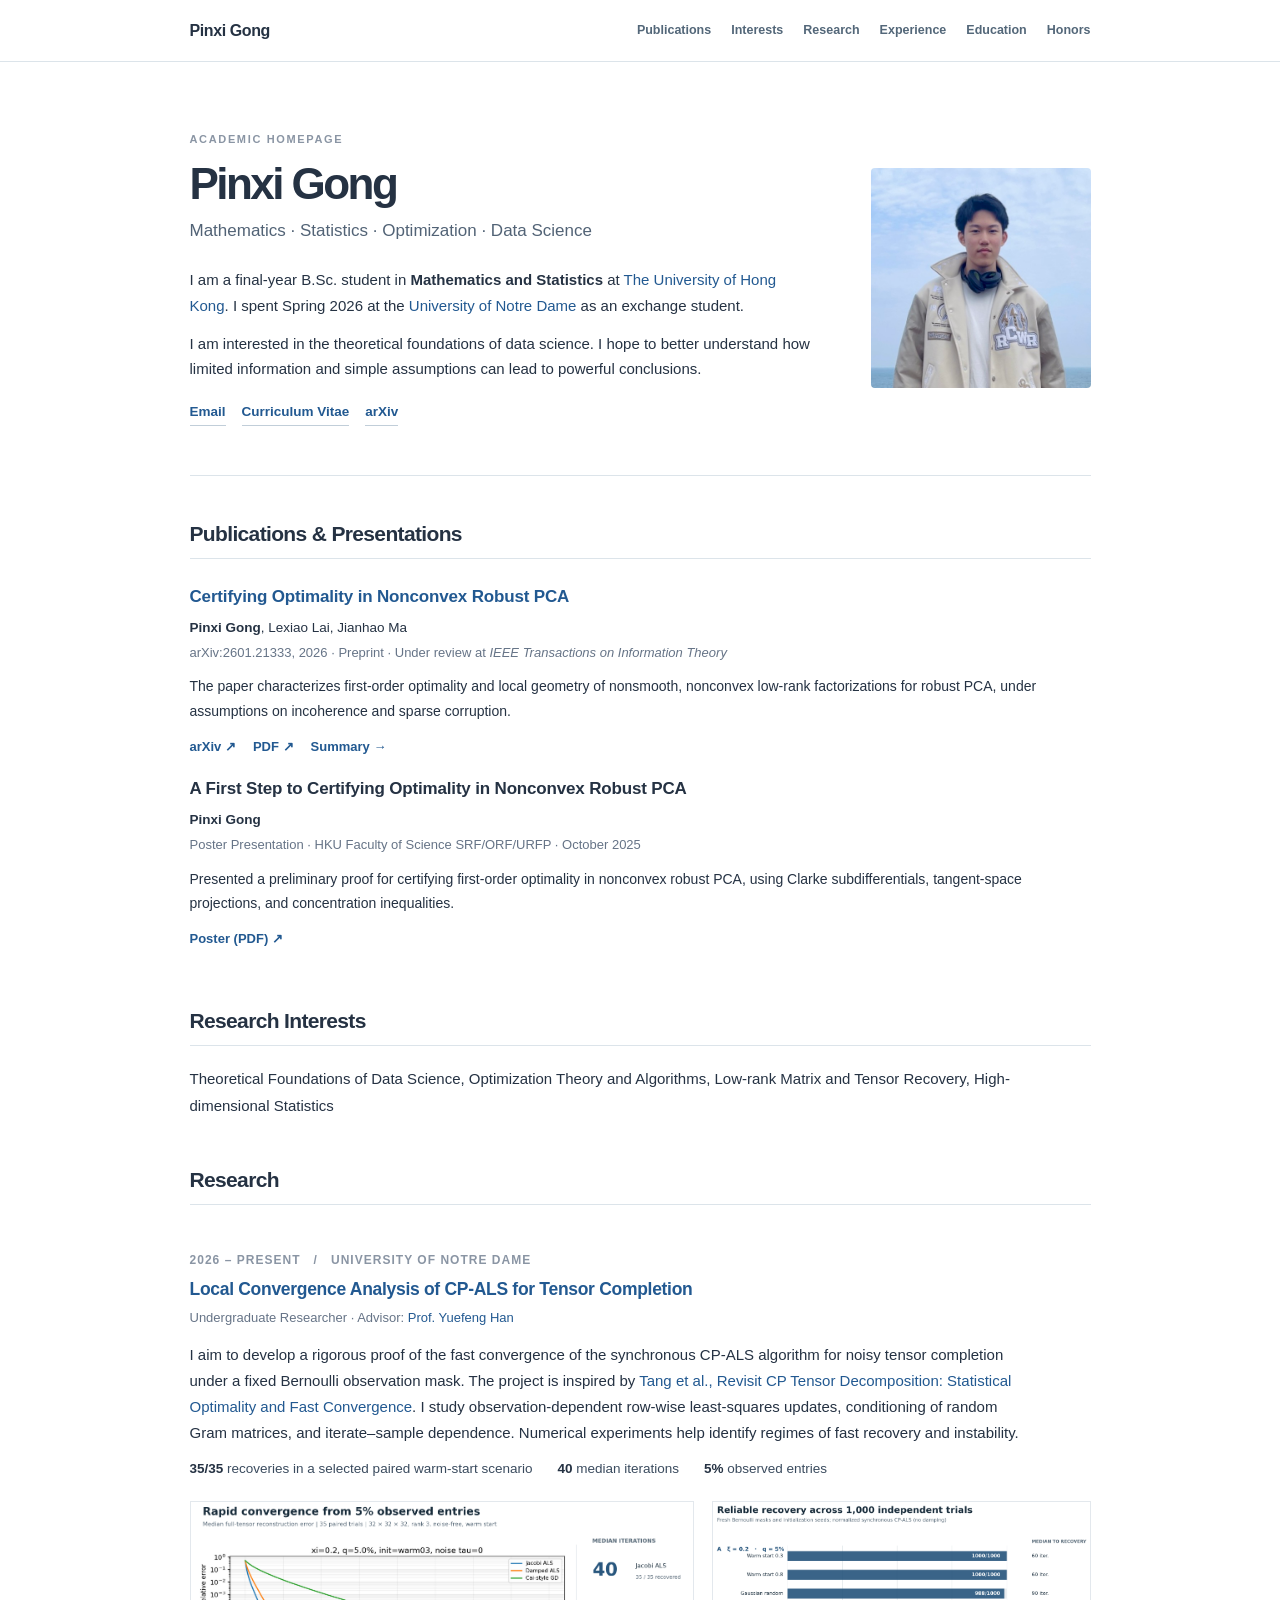
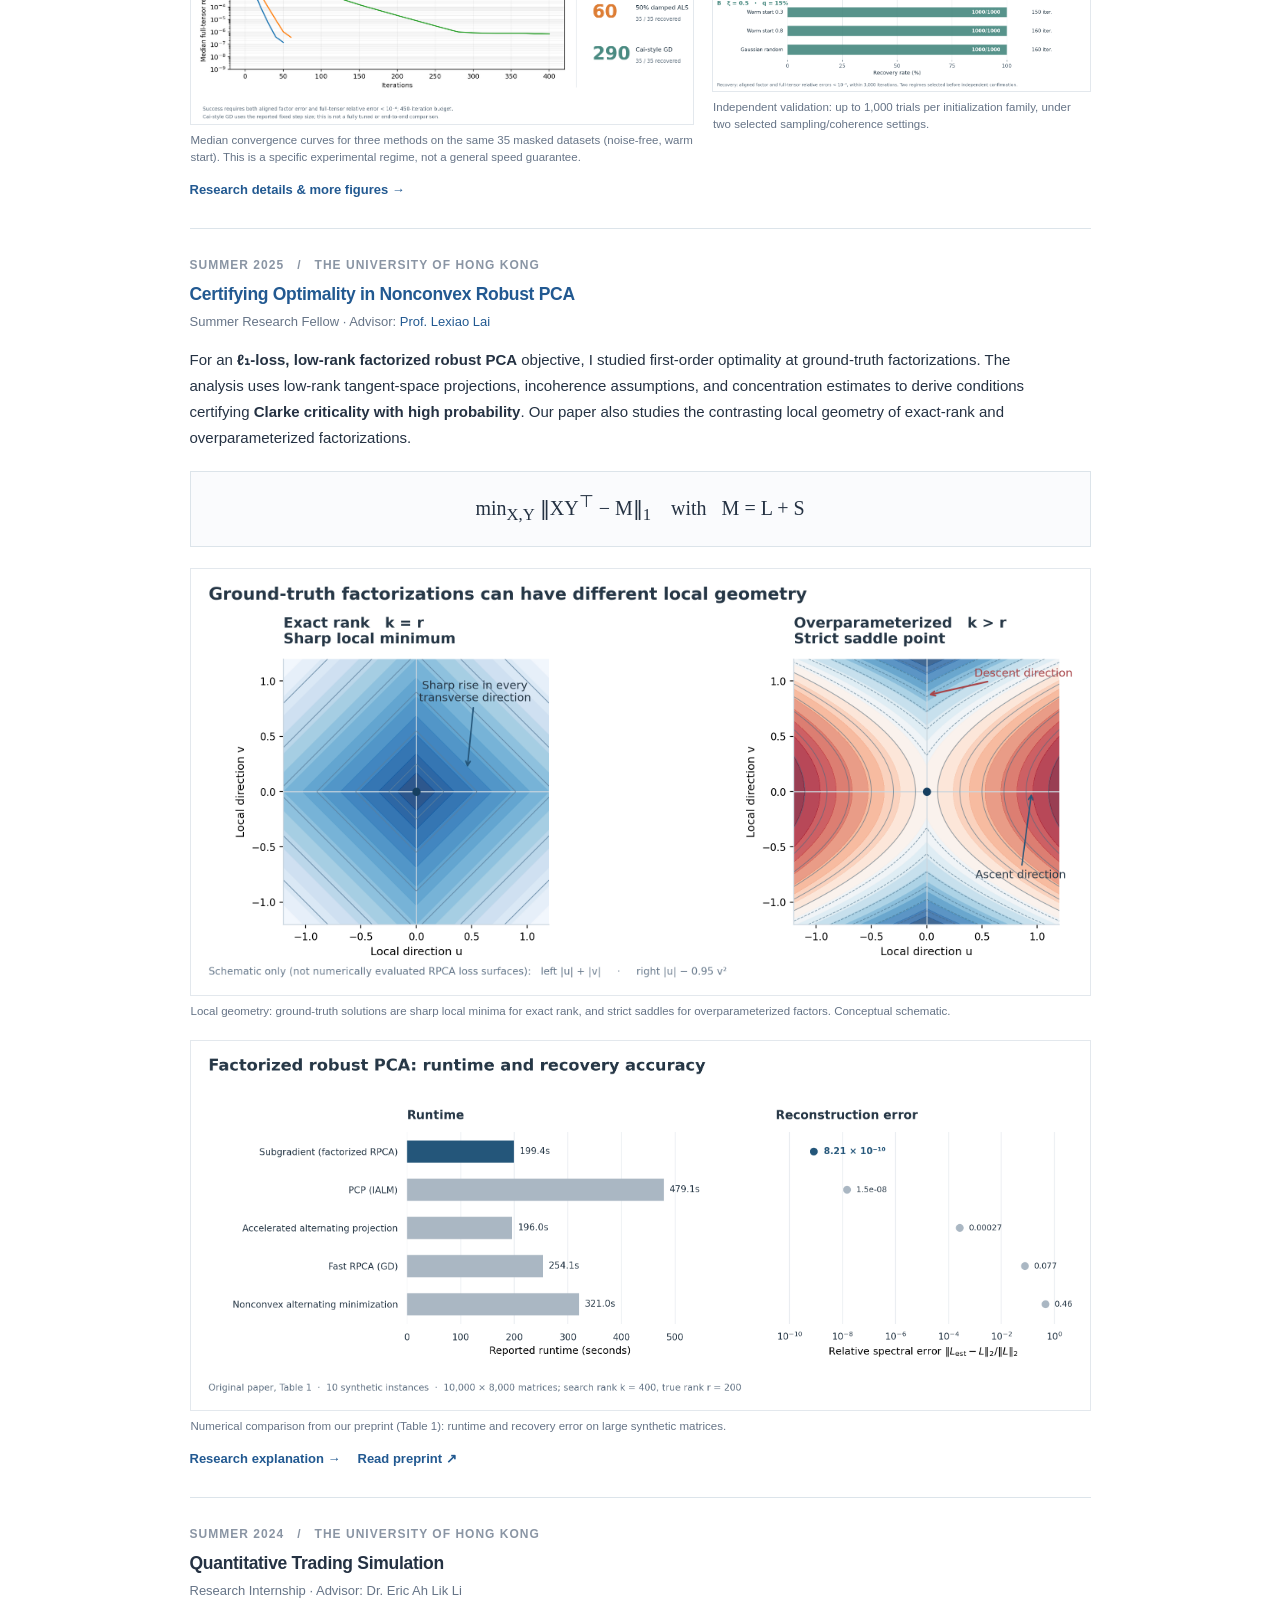
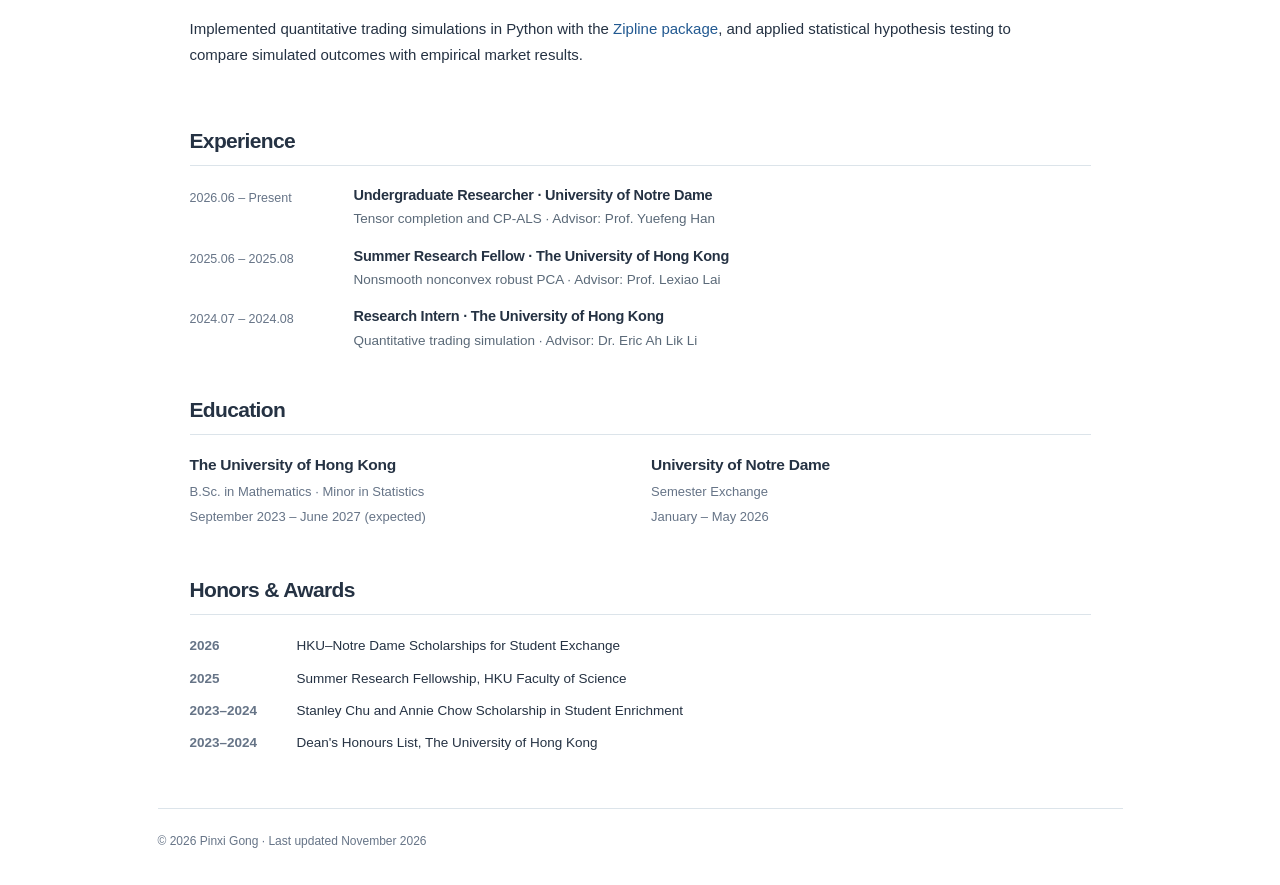
==== commit 2e51d0e8: "Update index.html" ====
--- a/index.html
+++ b/index.html
@@ -25,7 +25,7 @@
 <h1>Pinxi Gong</h1>
 <p class="tagline">Mathematics · Statistics · Optimization · Data Science</p>
 <p>I am a final-year B.Sc. student in <strong>Mathematics and Statistics</strong> at <a href="https://www.hku.hk/">The University of Hong Kong</a>. I spent Spring 2026 at the <a href="https://www.nd.edu/">University of Notre Dame</a> as an exchange student.</p>
-<p>I am interested in the mathematical foundations of data science, with an emphasis on optimization theories and algorithms.</p>
+<p>I am interested in the theoretical foundations of data science. I hope to better understand how limited information and simple assumptions can lead to powerful conclusions. </p>
 <div class="quick-links">
 <a href="mailto:gpx2005@connect.hku.hk">Email</a>
 <a href="cv.pdf">Curriculum Vitae</a>
@@ -76,7 +76,7 @@
 
 </section>
 <section class="main-section" id="interests">
-<div class="section-heading"><h2>Research Interests</h2></div><p class="interests-text">Mathematical Foundations of Data Science, Nonconvex Optimization, Low-rank Matrix and Tensor Recovery, High-dimensional Statistics</p>
+<div class="section-heading"><h2>Research Interests</h2></div><p class="interests-text">Theoretical Foundations of Data Science, Optimization Theory and Algorithms, Low-rank Matrix and Tensor Recovery, High-dimensional Statistics</p>
 </section>
 <section class="main-section" id="research">
 <div class="section-heading"><h2>Research</h2><span class="section-kicker"></span></div>
